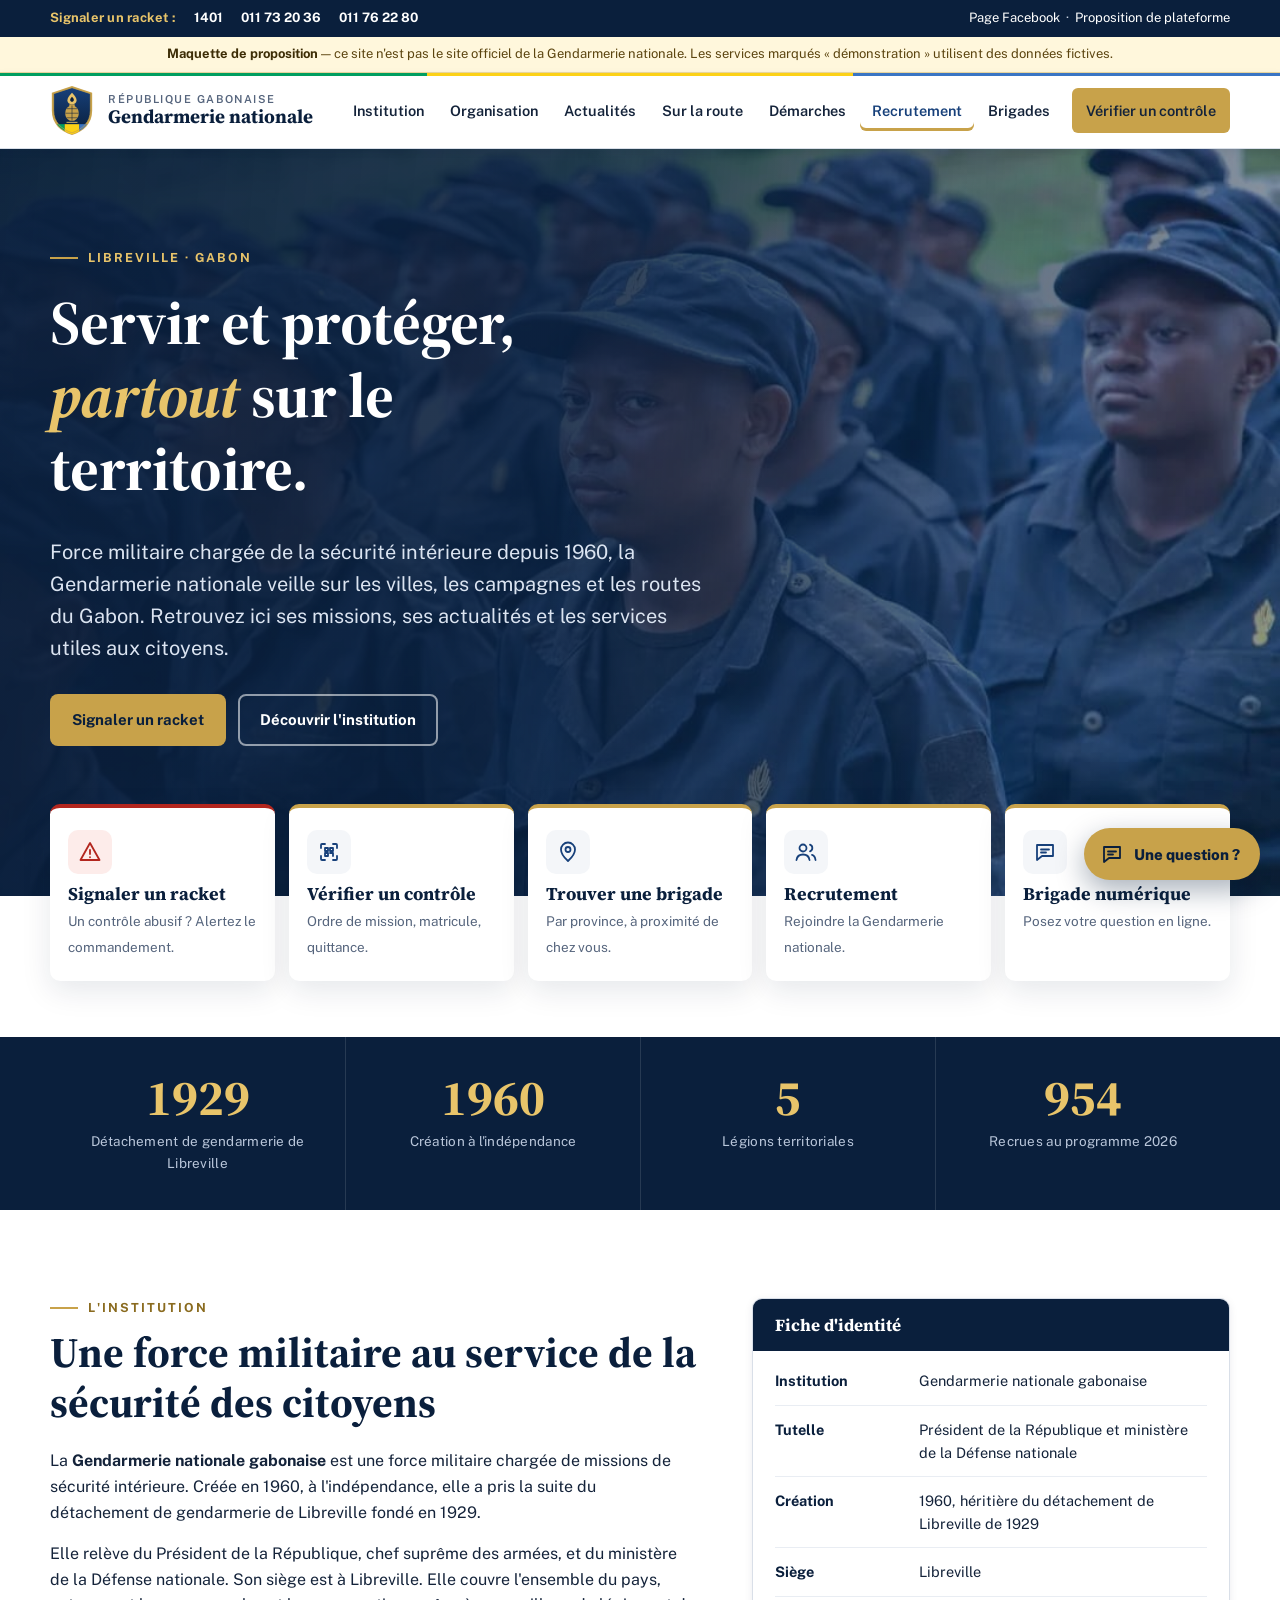
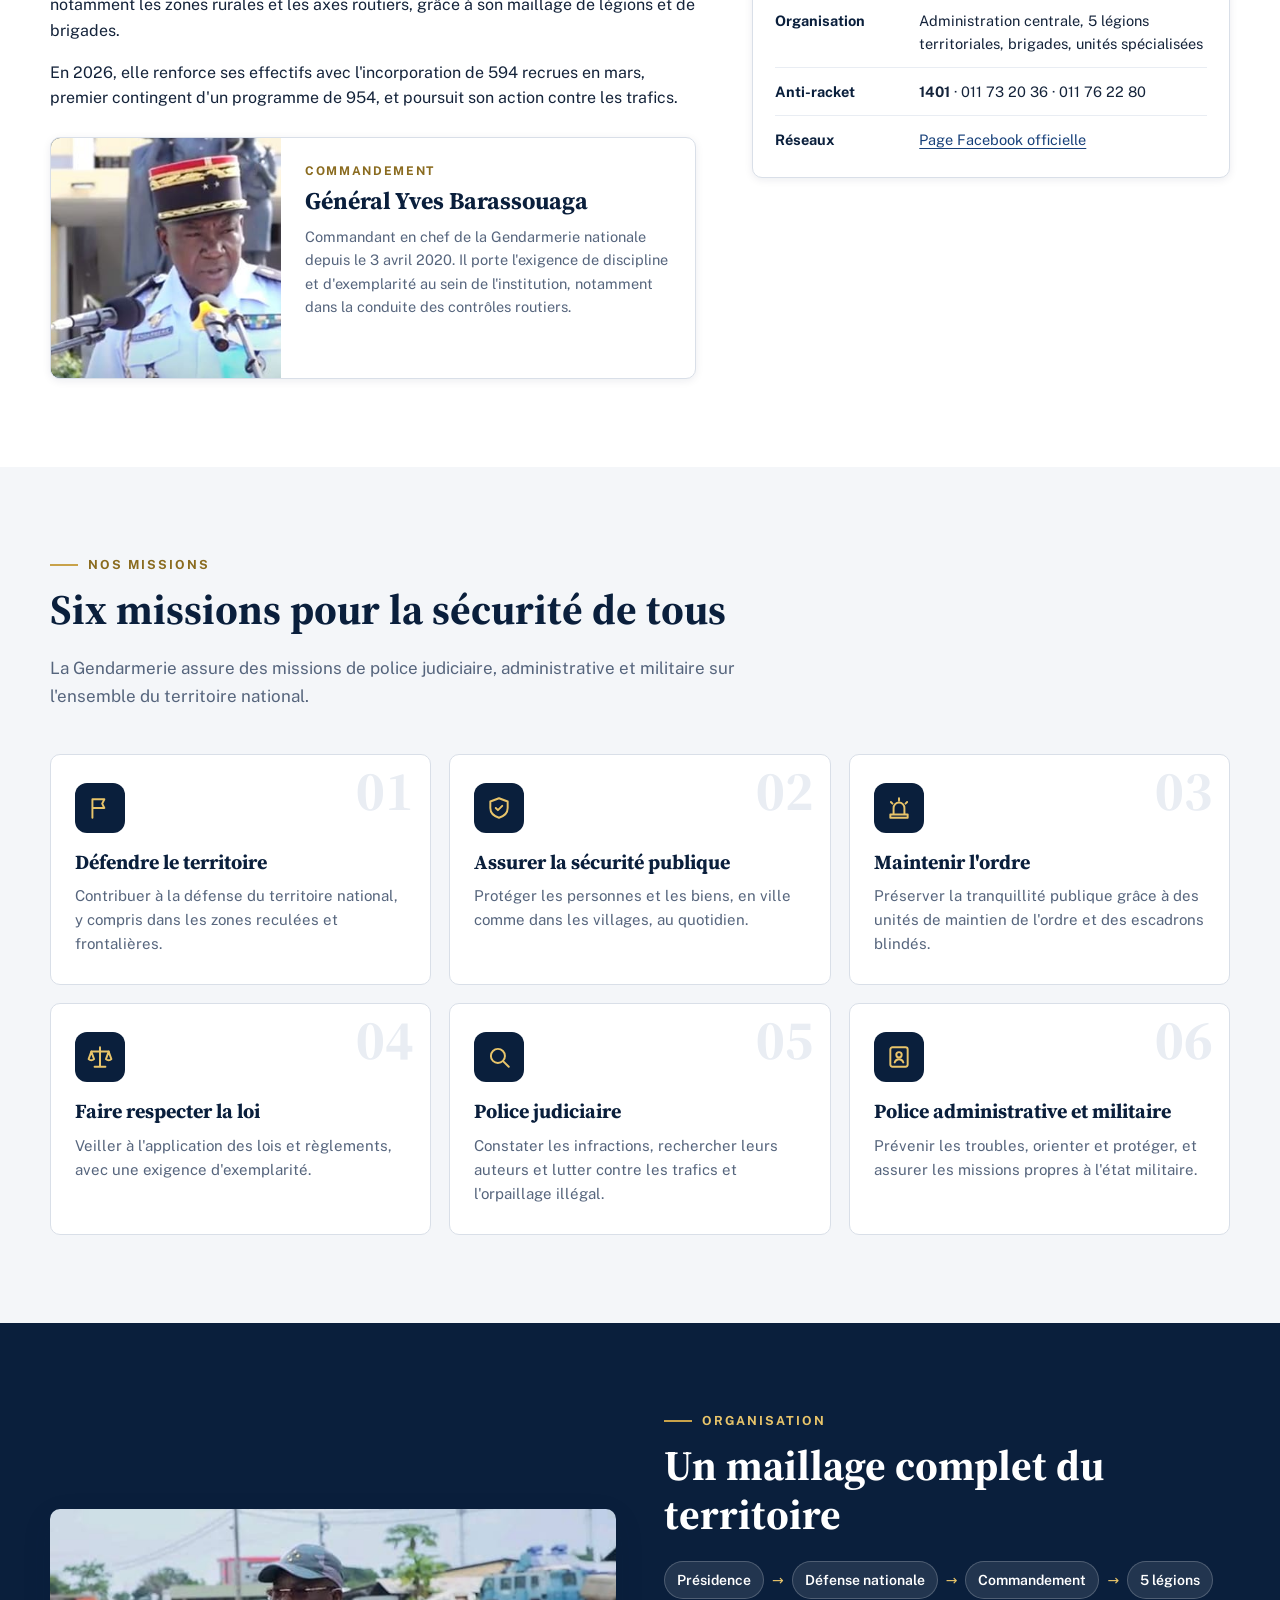
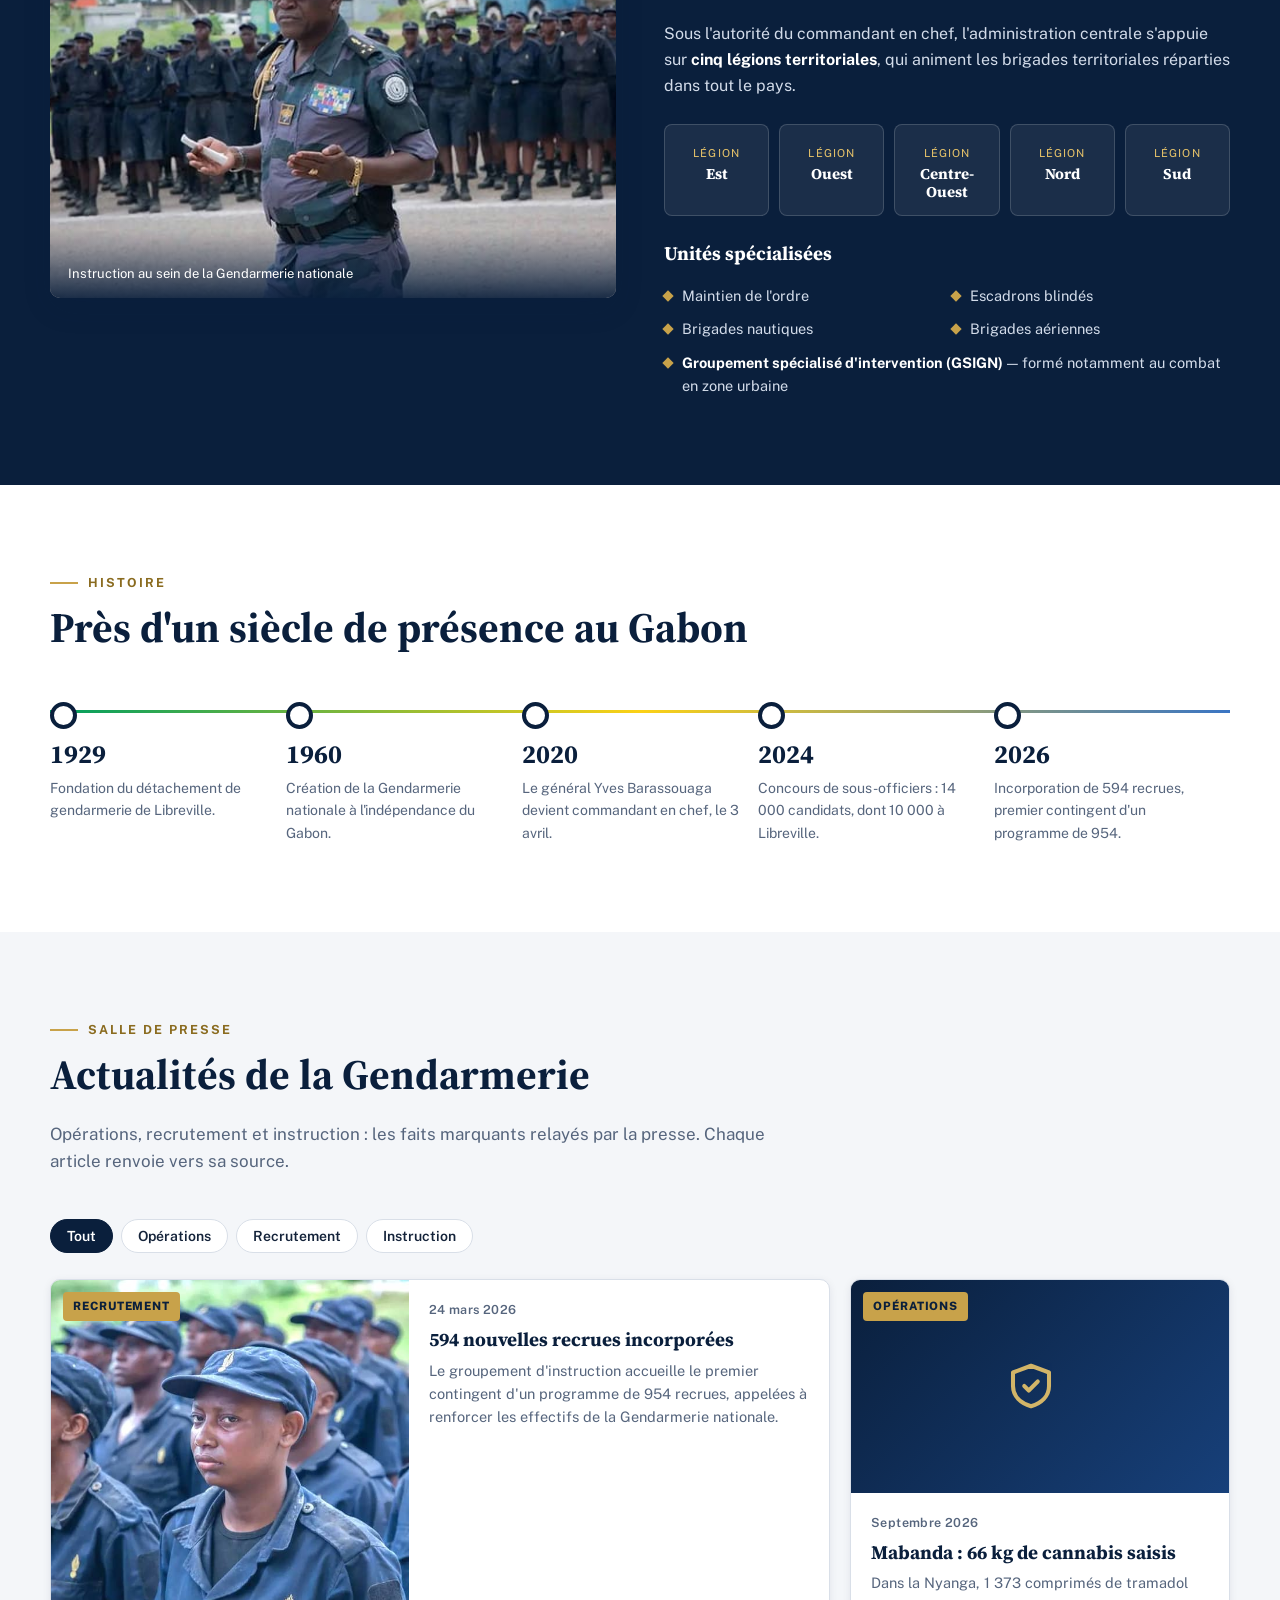
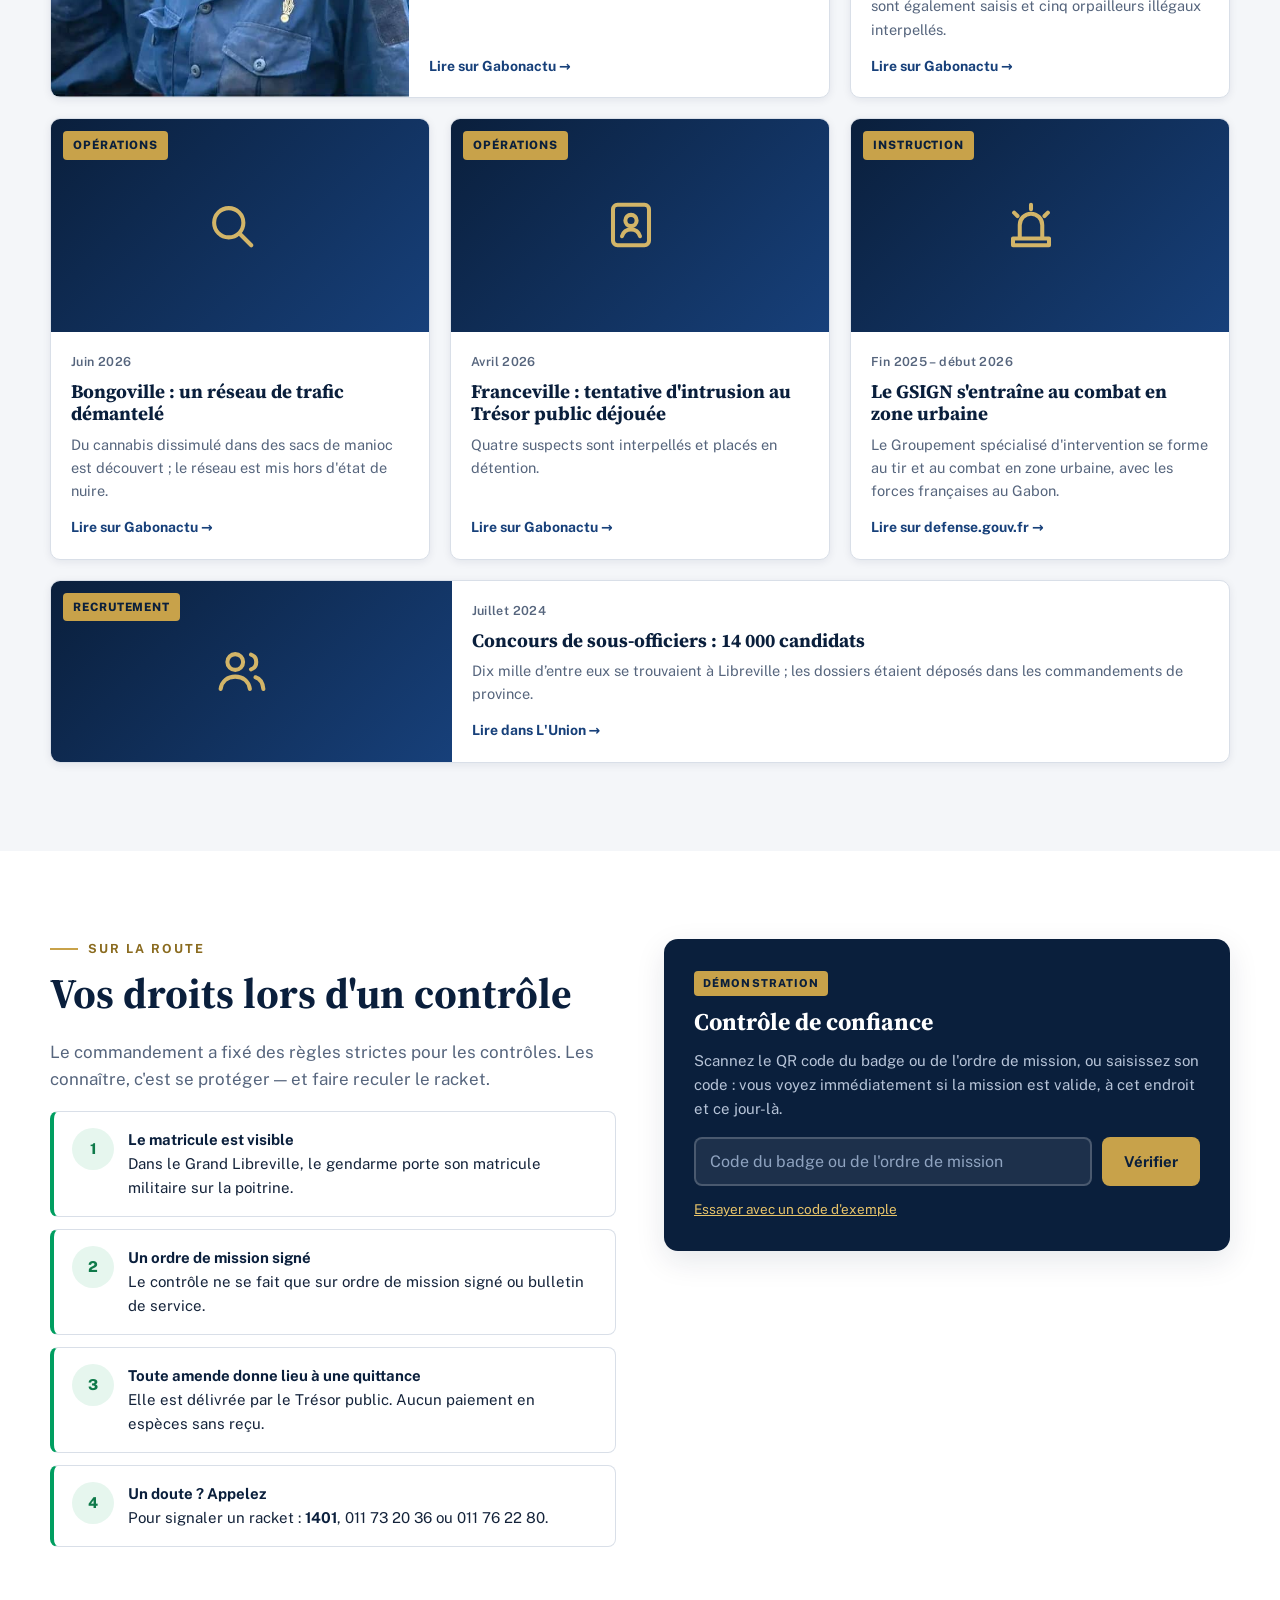
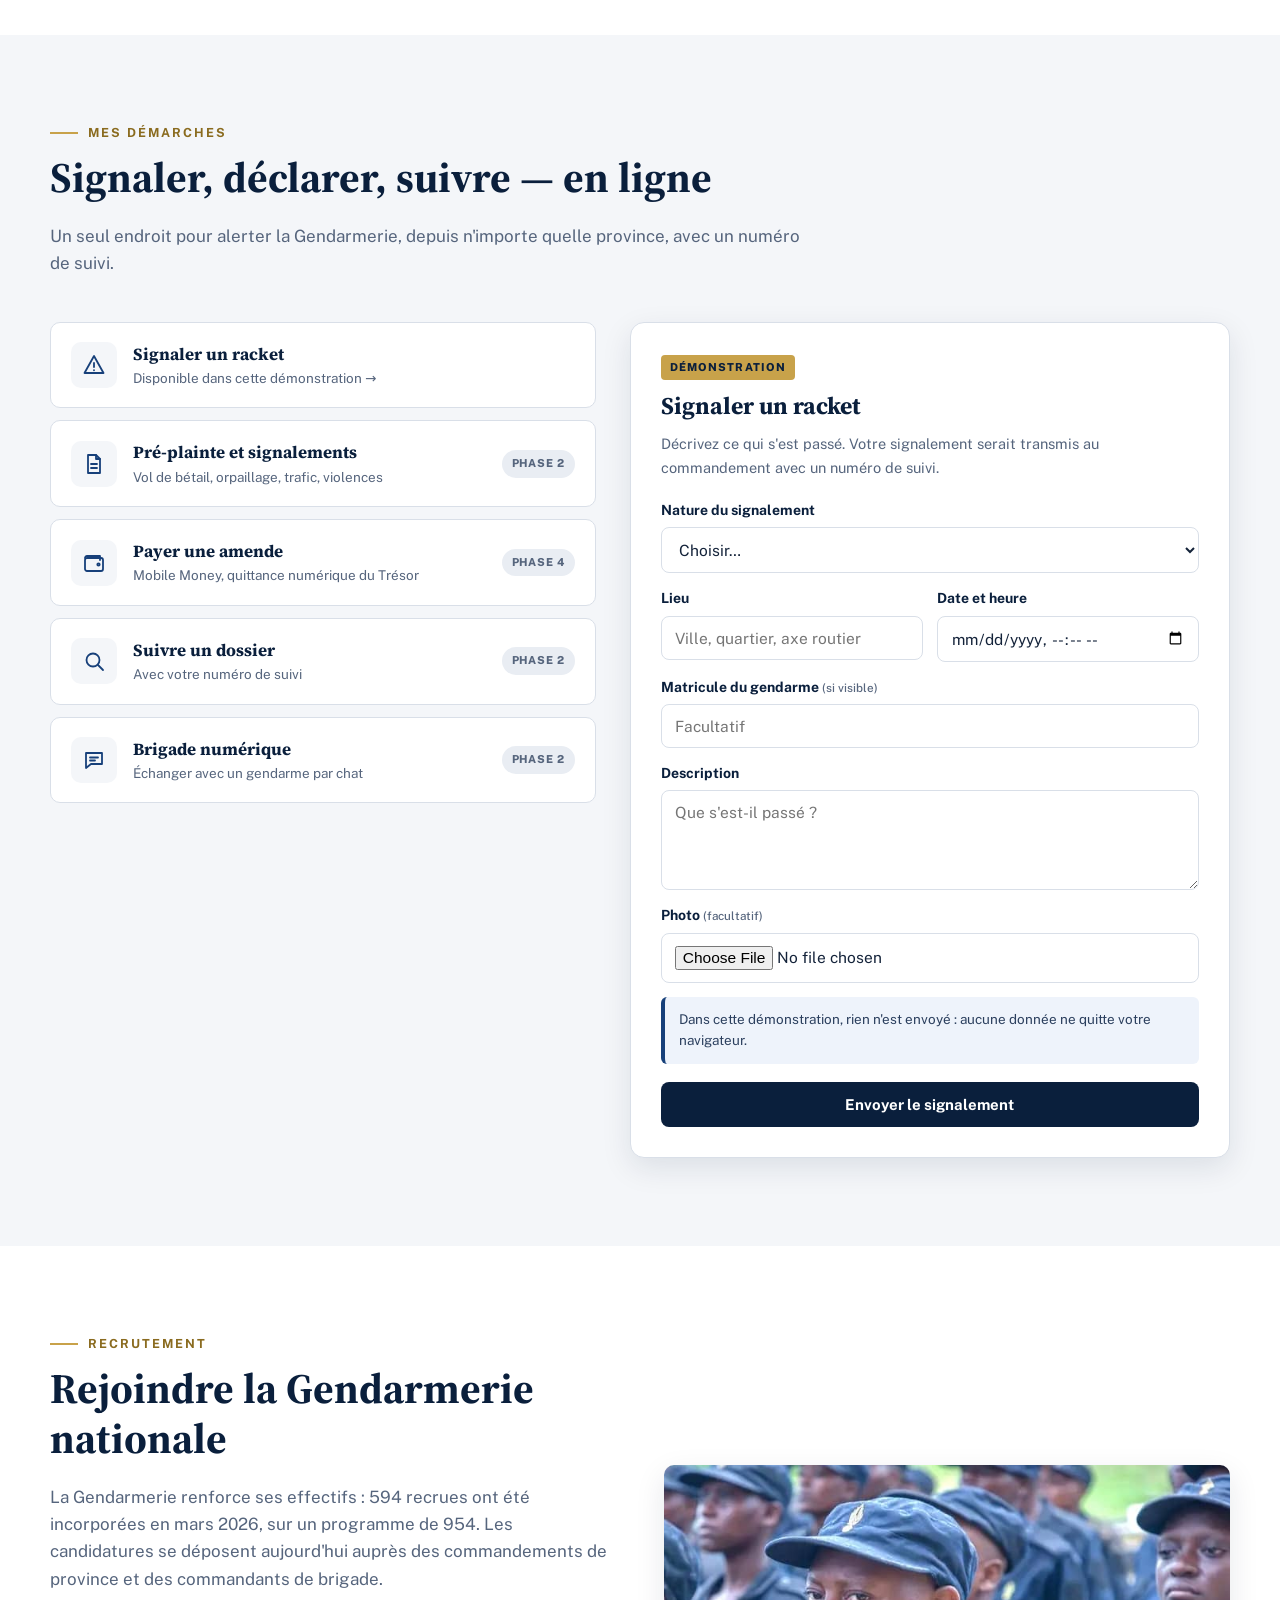
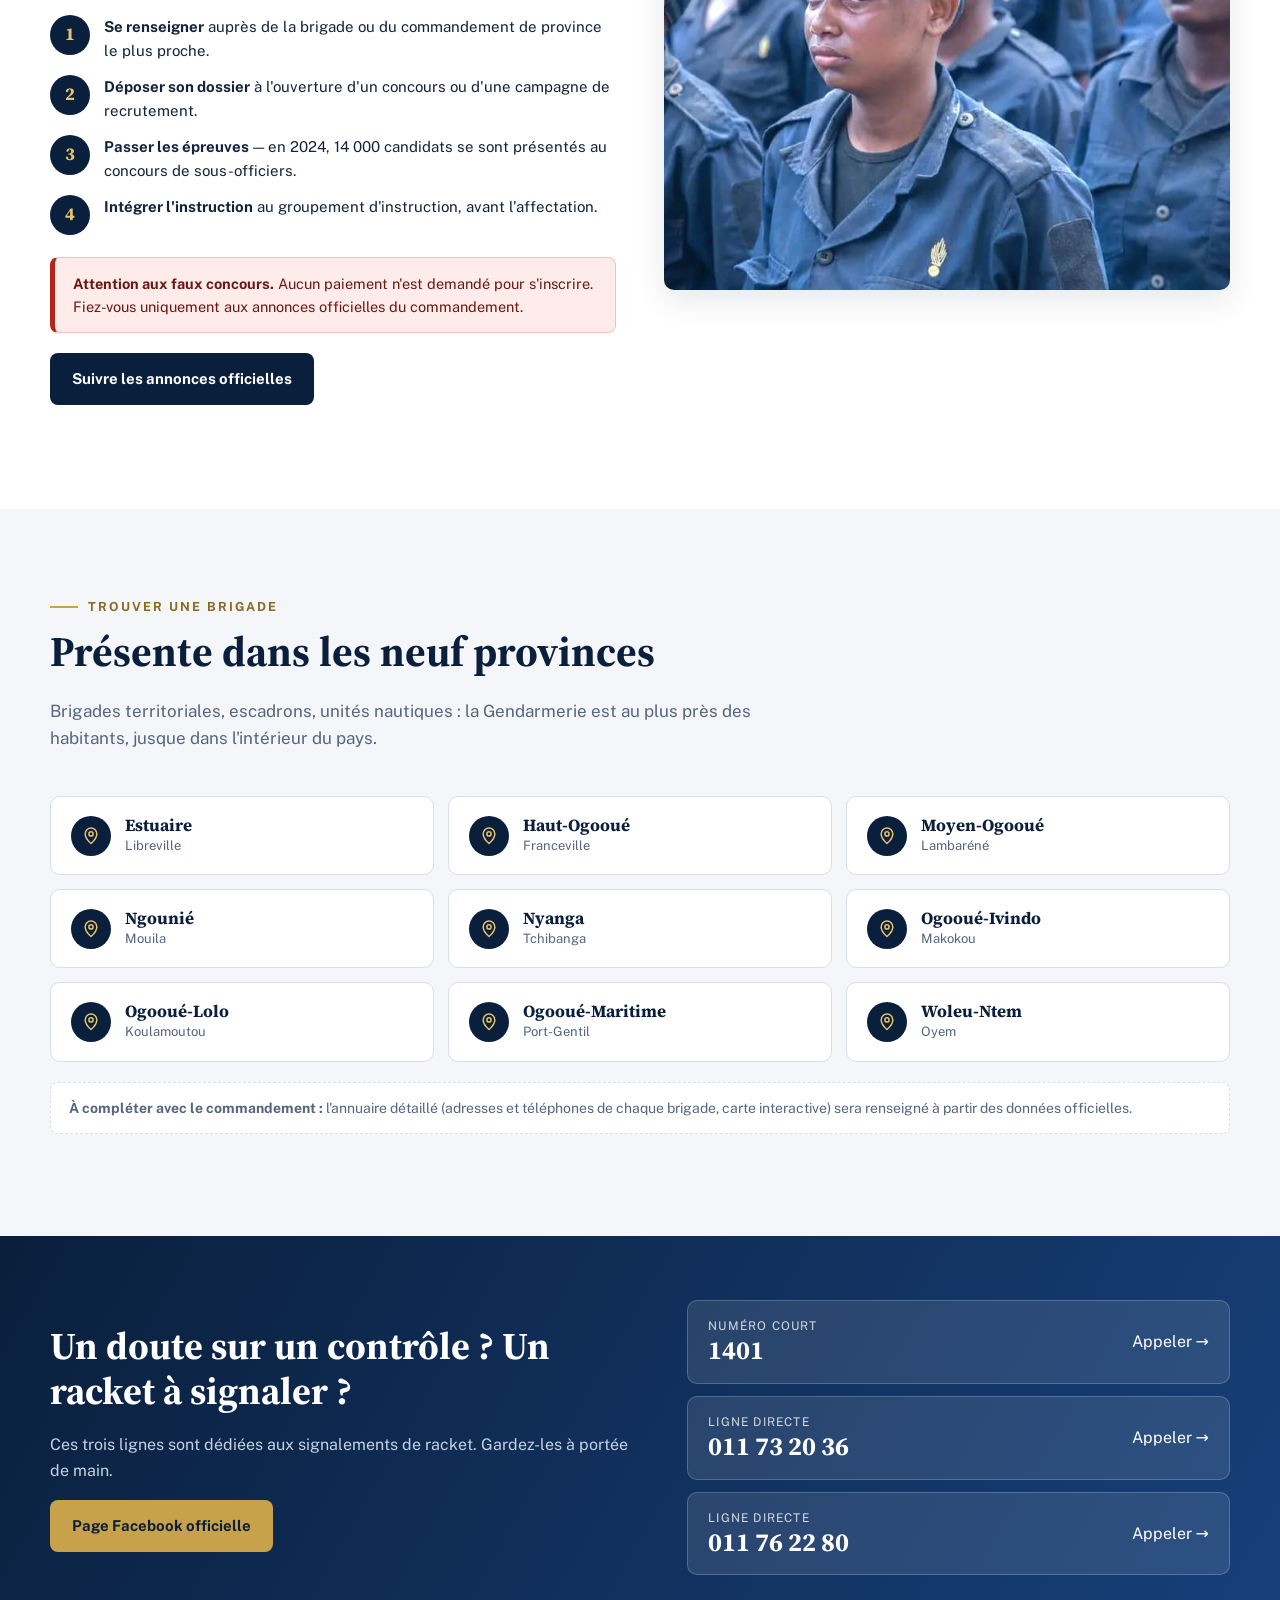
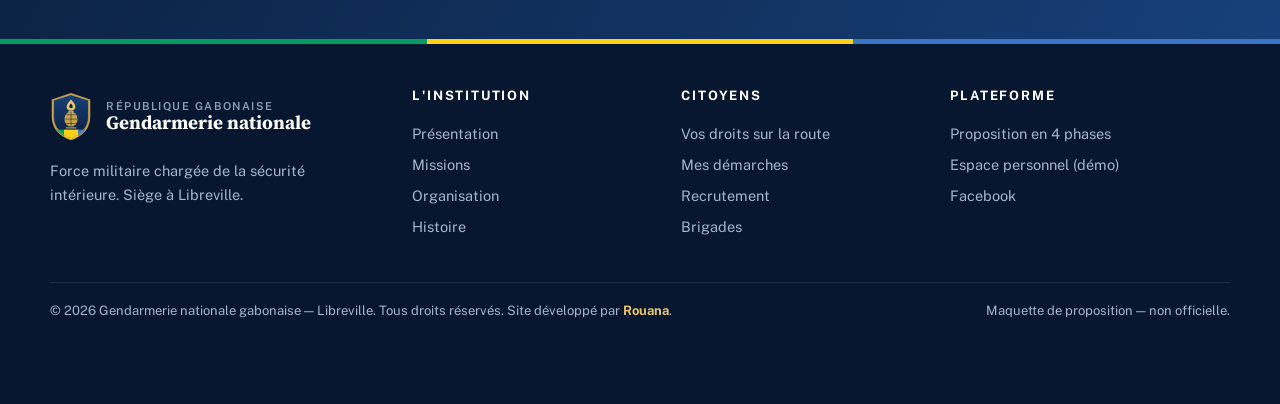
==== index.html @ d7d55af2 "Maquette de site institutionnel — Gendarmerie nationale gabonaise Co-Authored-By: Claude <noreply@an" ====
<!doctype html>
<html lang="fr">
<head>
<meta charset="utf-8">
<meta name="viewport" content="width=device-width,initial-scale=1">
<title>Gendarmerie nationale gabonaise — Proposition de site institutionnel</title>
<meta name="description" content="Proposition de site institutionnel pour la Gendarmerie nationale gabonaise : missions, organisation, actualités, droits de l'usager sur la route, signalement, recrutement et brigades.">
<meta property="og:title" content="Gendarmerie nationale gabonaise — Proposition de site institutionnel">
<meta property="og:description" content="Un site officiel au service des citoyens : numéros utiles, vérification des contrôles, signalement, recrutement.">
<meta name="theme-color" content="#0a1f3c">
<link rel="icon" href="assets/img/emblem.svg" type="image/svg+xml">
<link rel="preconnect" href="https://fonts.googleapis.com">
<link rel="preconnect" href="https://fonts.gstatic.com" crossorigin>
<link href="https://fonts.googleapis.com/css2?family=Public+Sans:wght@400;500;600;700;800&family=Source+Serif+4:ital,opsz,wght@0,8..60,600;0,8..60,700;1,8..60,600&display=swap" rel="stylesheet">
<link rel="stylesheet" href="assets/css/style.css">
</head>
<body>
<a class="skip" href="#contenu">Aller au contenu</a>

<div class="util">
  <div class="wrap">
    <div class="util__sos"><strong>Signaler un racket :</strong>
      <a class="num" href="tel:1401">1401</a>
      <a class="num" href="tel:+24101732036">011 73 20 36</a>
      <a class="num" href="tel:+24101762280">011 76 22 80</a>
    </div>
    <div class="util__r"><a href="https://www.facebook.com/people/Gendarmerie-Nationale-Gabonaise-Officielle/100068923221450/" target="_blank" rel="noopener">Page Facebook</a> &nbsp;·&nbsp; <a href="plateforme.html">Proposition de plateforme</a></div>
  </div>
</div>
<div class="maquette"><b>Maquette de proposition</b> — ce site n'est pas le site officiel de la Gendarmerie nationale. Les services marqués « démonstration » utilisent des données fictives.</div>

<header class="header">
  <div class="tricolor" style="position:absolute;left:0;right:0;top:0;height:3px"></div>
  <div class="wrap">
    <a class="brand" href="index.html" aria-label="Gendarmerie nationale gabonaise — accueil">
      <img src="assets/img/emblem.svg" alt="">
      <span class="brand__t"><small>République gabonaise</small><b>Gendarmerie nationale</b></span>
    </a>
    <nav class="nav" id="nav" aria-label="Navigation principale">
      <a href="#institution">Institution</a>
      <a href="#organisation">Organisation</a>
      <a href="#actualites">Actualités</a>
      <a href="#route">Sur la route</a>
      <a href="#demarches">Démarches</a>
      <a href="#recrutement">Recrutement</a>
      <a href="#brigades">Brigades</a>
      <a class="btn btn--gold btn--sm" href="#route" style="margin-left:8px">Vérifier un contrôle</a>
    </nav>
    <button class="burger" id="burger" aria-label="Ouvrir le menu" aria-expanded="false"><span></span><span></span><span></span></button>
  </div>
</header>

<main id="contenu">
<!-- HÉRO -->
<div class="hero" id="accueil">
  <div class="hero__bg" role="img" aria-label="Jeunes recrues de la Gendarmerie nationale en rang"></div>
  <div class="wrap">
    <div class="eyebrow">Libreville · Gabon</div>
    <h1>Servir et protéger, <em>partout</em> sur le territoire.</h1>
    <p class="lead">Force militaire chargée de la sécurité intérieure depuis 1960, la Gendarmerie nationale veille sur les villes, les campagnes et les routes du Gabon. Retrouvez ici ses missions, ses actualités et les services utiles aux citoyens.</p>
    <div class="hero__cta">
      <a class="btn btn--gold" href="#demarches">Signaler un racket</a>
      <a class="btn btn--line" href="#institution">Découvrir l'institution</a>
    </div>
  </div>
</div>

<!-- ACCÈS RAPIDES -->
<div class="quick">
  <div class="wrap quick__grid">
    <a class="qcard qcard--alert reveal" href="#demarches"><span class="ic"><svg><use href="assets/img/icons.svg#i-alert"/></svg></span><span><b>Signaler un racket</b><br><span class="d">Un contrôle abusif ? Alertez le commandement.</span></span></a>
    <a class="qcard reveal" href="#route"><span class="ic"><svg><use href="assets/img/icons.svg#i-scan"/></svg></span><span><b>Vérifier un contrôle</b><br><span class="d">Ordre de mission, matricule, quittance.</span></span></a>
    <a class="qcard reveal" href="#brigades"><span class="ic"><svg><use href="assets/img/icons.svg#i-pin"/></svg></span><span><b>Trouver une brigade</b><br><span class="d">Par province, à proximité de chez vous.</span></span></a>
    <a class="qcard reveal" href="#recrutement"><span class="ic"><svg><use href="assets/img/icons.svg#i-users"/></svg></span><span><b>Recrutement</b><br><span class="d">Rejoindre la Gendarmerie nationale.</span></span></a>
    <a class="qcard reveal" href="#" data-open-chat><span class="ic"><svg><use href="assets/img/icons.svg#i-chat"/></svg></span><span><b>Brigade numérique</b><br><span class="d">Posez votre question en ligne.</span></span></a>
  </div>
</div>

<!-- CHIFFRES -->
<div class="stats" style="margin-top:56px">
  <div class="wrap stats__grid">
    <div class="stat"><b data-count="1929">1929</b><span>Détachement de gendarmerie de Libreville</span></div>
    <div class="stat"><b data-count="1960">1960</b><span>Création à l'indépendance</span></div>
    <div class="stat"><b data-count="5">5</b><span>Légions territoriales</span></div>
    <div class="stat"><b data-count="954">954</b><span>Recrues au programme 2026</span></div>
  </div>
</div>

<!-- INSTITUTION -->
<section id="institution">
  <div class="wrap split">
    <div class="reveal">
      <div class="kicker">L'institution</div>
      <h2 style="font-size:clamp(28px,3.4vw,42px)">Une force militaire au service de la sécurité des citoyens</h2>
      <p>La <b>Gendarmerie nationale gabonaise</b> est une force militaire chargée de missions de sécurité intérieure. Créée en 1960, à l'indépendance, elle a pris la suite du détachement de gendarmerie de Libreville fondé en 1929.</p>
      <p>Elle relève du Président de la République, chef suprême des armées, et du ministère de la Défense nationale. Son siège est à Libreville. Elle couvre l'ensemble du pays, notamment les zones rurales et les axes routiers, grâce à son maillage de légions et de brigades.</p>
      <p>En 2026, elle renforce ses effectifs avec l'incorporation de 594 recrues en mars, premier contingent d'un programme de 954, et poursuit son action contre les trafics.</p>
      <div class="cmd">
        <div class="cmd__i"><img src="assets/img/commandant.jpg" alt="Le général Yves Barassouaga, commandant de la Gendarmerie nationale" loading="lazy"></div>
        <div class="cmd__b">
          <div class="tag">Commandement</div>
          <h3>Général Yves Barassouaga</h3>
          <p>Commandant en chef de la Gendarmerie nationale depuis le 3 avril 2020. Il porte l'exigence de discipline et d'exemplarité au sein de l'institution, notamment dans la conduite des contrôles routiers.</p>
        </div>
      </div>
    </div>
    <aside class="fiche reveal">
      <h3>Fiche d'identité</h3>
      <dl>
        <div><dt>Institution</dt><dd>Gendarmerie nationale gabonaise</dd></div>
        <div><dt>Tutelle</dt><dd>Président de la République et ministère de la Défense nationale</dd></div>
        <div><dt>Création</dt><dd>1960, héritière du détachement de Libreville de 1929</dd></div>
        <div><dt>Siège</dt><dd>Libreville</dd></div>
        <div><dt>Organisation</dt><dd>Administration centrale, 5 légions territoriales, brigades, unités spécialisées</dd></div>
        <div><dt>Anti-racket</dt><dd><b>1401</b> · 011 73 20 36 · 011 76 22 80</dd></div>
        <div><dt>Réseaux</dt><dd><a href="https://www.facebook.com/people/Gendarmerie-Nationale-Gabonaise-Officielle/100068923221450/" target="_blank" rel="noopener">Page Facebook officielle</a></dd></div>
      </dl>
    </aside>
  </div>
</section>

<!-- MISSIONS -->
<section class="sec--alt" id="missions">
  <div class="wrap">
    <div class="sec-h reveal"><div class="kicker">Nos missions</div><h2>Six missions pour la sécurité de tous</h2><p>La Gendarmerie assure des missions de police judiciaire, administrative et militaire sur l'ensemble du territoire national.</p></div>
    <div class="mgrid">
      <article class="mcard reveal"><span class="n">01</span><div class="ic"><svg><use href="assets/img/icons.svg#i-flag"/></svg></div><h3>Défendre le territoire</h3><p>Contribuer à la défense du territoire national, y compris dans les zones reculées et frontalières.</p></article>
      <article class="mcard reveal"><span class="n">02</span><div class="ic"><svg><use href="assets/img/icons.svg#i-shield"/></svg></div><h3>Assurer la sécurité publique</h3><p>Protéger les personnes et les biens, en ville comme dans les villages, au quotidien.</p></article>
      <article class="mcard reveal"><span class="n">03</span><div class="ic"><svg><use href="assets/img/icons.svg#i-siren"/></svg></div><h3>Maintenir l'ordre</h3><p>Préserver la tranquillité publique grâce à des unités de maintien de l'ordre et des escadrons blindés.</p></article>
      <article class="mcard reveal"><span class="n">04</span><div class="ic"><svg><use href="assets/img/icons.svg#i-scale"/></svg></div><h3>Faire respecter la loi</h3><p>Veiller à l'application des lois et règlements, avec une exigence d'exemplarité.</p></article>
      <article class="mcard reveal"><span class="n">05</span><div class="ic"><svg><use href="assets/img/icons.svg#i-search"/></svg></div><h3>Police judiciaire</h3><p>Constater les infractions, rechercher leurs auteurs et lutter contre les trafics et l'orpaillage illégal.</p></article>
      <article class="mcard reveal"><span class="n">06</span><div class="ic"><svg><use href="assets/img/icons.svg#i-badge"/></svg></div><h3>Police administrative et militaire</h3><p>Prévenir les troubles, orienter et protéger, et assurer les missions propres à l'état militaire.</p></article>
    </div>
  </div>
</section>

<!-- ORGANISATION -->
<section class="sec--dark" id="organisation">
  <div class="wrap org">
    <figure class="org__photo reveal" style="margin:0">
      <img src="assets/img/instruction.jpg" alt="Un officier supérieur s'adresse à une unité de gendarmes en rang" loading="lazy">
      <figcaption>Instruction au sein de la Gendarmerie nationale</figcaption>
    </figure>
    <div class="reveal">
      <div class="kicker">Organisation</div>
      <h2 style="font-size:clamp(28px,3.4vw,42px)">Un maillage complet du territoire</h2>
      <div class="chain"><span>Présidence</span><i>→</i><span>Défense nationale</span><i>→</i><span>Commandement</span><i>→</i><span>5 légions</span></div>
      <p>Sous l'autorité du commandant en chef, l'administration centrale s'appuie sur <b style="color:#fff">cinq légions territoriales</b>, qui animent les brigades territoriales réparties dans tout le pays.</p>
      <div class="legions">
        <div class="leg"><small>Légion</small><b>Est</b></div>
        <div class="leg"><small>Légion</small><b>Ouest</b></div>
        <div class="leg"><small>Légion</small><b>Centre-Ouest</b></div>
        <div class="leg"><small>Légion</small><b>Nord</b></div>
        <div class="leg"><small>Légion</small><b>Sud</b></div>
      </div>
      <h3 style="font-size:19px;margin-top:26px">Unités spécialisées</h3>
      <ul class="units">
        <li>Maintien de l'ordre</li>
        <li>Escadrons blindés</li>
        <li>Brigades nautiques</li>
        <li>Brigades aériennes</li>
        <li style="grid-column:1/-1"><span><b style="color:#fff">Groupement spécialisé d'intervention (GSIGN)</b> — formé notamment au combat en zone urbaine</span></li>
      </ul>
    </div>
  </div>
</section>

<!-- HISTOIRE -->
<section id="histoire">
  <div class="wrap">
    <div class="sec-h reveal"><div class="kicker">Histoire</div><h2>Près d'un siècle de présence au Gabon</h2></div>
    <div class="tl">
      <div class="tl__i reveal"><b>1929</b><p>Fondation du détachement de gendarmerie de Libreville.</p></div>
      <div class="tl__i reveal"><b>1960</b><p>Création de la Gendarmerie nationale à l'indépendance du Gabon.</p></div>
      <div class="tl__i reveal"><b>2020</b><p>Le général Yves Barassouaga devient commandant en chef, le 3 avril.</p></div>
      <div class="tl__i reveal"><b>2024</b><p>Concours de sous-officiers : 14 000 candidats, dont 10 000 à Libreville.</p></div>
      <div class="tl__i reveal"><b>2026</b><p>Incorporation de 594 recrues, premier contingent d'un programme de 954.</p></div>
    </div>
  </div>
</section>

<!-- ACTUALITÉS -->
<section class="sec--alt" id="actualites">
  <div class="wrap">
    <div class="sec-h reveal"><div class="kicker">Salle de presse</div><h2>Actualités de la Gendarmerie</h2><p>Opérations, recrutement et instruction : les faits marquants relayés par la presse. Chaque article renvoie vers sa source.</p></div>
    <div class="chips" role="group" aria-label="Filtrer les actualités">
      <button class="chip on" data-f="all">Tout</button>
      <button class="chip" data-f="op">Opérations</button>
      <button class="chip" data-f="rec">Recrutement</button>
      <button class="chip" data-f="ins">Instruction</button>
    </div>
    <div class="ngrid">
      <article class="news news--big reveal" data-c="rec">
        <div class="news__img" style="background-image:url(assets/img/recrues.jpg)"><span class="cat">Recrutement</span></div>
        <div class="news__b"><time>24 mars 2026</time><h3>594 nouvelles recrues incorporées</h3><p>Le groupement d'instruction accueille le premier contingent d'un programme de 954 recrues, appelées à renforcer les effectifs de la Gendarmerie nationale.</p><a class="more" href="https://gabonactu.com/blog/2026/03/24/gendarmerie-nationale-une-premiere-cuvee-de-594-nouvelles-recrues-en-casernement" target="_blank" rel="noopener">Lire sur Gabonactu</a></div>
      </article>
      <article class="news reveal" data-c="op">
        <div class="news__img ph"><svg><use href="assets/img/icons.svg#i-shield"/></svg><span class="cat">Opérations</span></div>
        <div class="news__b"><time>Septembre 2026</time><h3>Mabanda : 66 kg de cannabis saisis</h3><p>Dans la Nyanga, 1 373 comprimés de tramadol sont également saisis et cinq orpailleurs illégaux interpellés.</p><a class="more" href="https://gabonactu.com/blog/2026/09/16/tchibanga-orpailleurs-illegaux-et-dealers-pris-en-flagrant-delit" target="_blank" rel="noopener">Lire sur Gabonactu</a></div>
      </article>
      <article class="news reveal" data-c="op">
        <div class="news__img ph"><svg><use href="assets/img/icons.svg#i-search"/></svg><span class="cat">Opérations</span></div>
        <div class="news__b"><time>Juin 2026</time><h3>Bongoville : un réseau de trafic démantelé</h3><p>Du cannabis dissimulé dans des sacs de manioc est découvert ; le réseau est mis hors d'état de nuire.</p><a class="more" href="https://gabonactu.com/blog/2026/06/10/leconi-bongoville-du-cannabis-enfouis-dans-des-sacs-de-maniocs/" target="_blank" rel="noopener">Lire sur Gabonactu</a></div>
      </article>
      <article class="news reveal" data-c="op">
        <div class="news__img ph"><svg><use href="assets/img/icons.svg#i-badge"/></svg><span class="cat">Opérations</span></div>
        <div class="news__b"><time>Avril 2026</time><h3>Franceville : tentative d'intrusion au Trésor public déjouée</h3><p>Quatre suspects sont interpellés et placés en détention.</p><a class="more" href="https://gabonactu.com/blog/2026/04/17/franceville-tentative-avortee-au-tresor-public-quatre-suspects-places-en-detention/" target="_blank" rel="noopener">Lire sur Gabonactu</a></div>
      </article>
      <article class="news reveal" data-c="ins">
        <div class="news__img ph"><svg><use href="assets/img/icons.svg#i-siren"/></svg><span class="cat">Instruction</span></div>
        <div class="news__b"><time>Fin 2025 – début 2026</time><h3>Le GSIGN s'entraîne au combat en zone urbaine</h3><p>Le Groupement spécialisé d'intervention se forme au tir et au combat en zone urbaine, avec les forces françaises au Gabon.</p><a class="more" href="https://www.defense.gouv.fr/operations/actualites/gabon-entrainement-au-tir-au-combat-zone-urbaine-gendarmerie-nationale-gabonaise" target="_blank" rel="noopener">Lire sur defense.gouv.fr</a></div>
      </article>
      <article class="news news--full reveal" data-c="rec">
        <div class="news__img ph"><svg><use href="assets/img/icons.svg#i-users"/></svg><span class="cat">Recrutement</span></div>
        <div class="news__b"><time>Juillet 2024</time><h3>Concours de sous-officiers : 14 000 candidats</h3><p>Dix mille d’entre eux se trouvaient à Libreville ; les dossiers étaient déposés dans les commandements de province.</p><a class="more" href="https://union.sonapresse.com/fr/gendarmerie-quatorze-mille-candidats-en-lice" target="_blank" rel="noopener">Lire dans L'Union</a></div>
      </article>
    </div>
  </div>
</section>

<!-- SUR LA ROUTE -->
<section id="route">
  <div class="wrap route">
    <div class="reveal">
      <div class="kicker">Sur la route</div>
      <h2 style="font-size:clamp(28px,3.4vw,42px)">Vos droits lors d'un contrôle</h2>
      <p style="color:var(--muted);font-size:17px">Le commandement a fixé des règles strictes pour les contrôles. Les connaître, c'est se protéger — et faire reculer le racket.</p>
      <ul class="rights">
        <li><span class="k">1</span><span><b>Le matricule est visible</b>Dans le Grand Libreville, le gendarme porte son matricule militaire sur la poitrine.</span></li>
        <li><span class="k">2</span><span><b>Un ordre de mission signé</b>Le contrôle ne se fait que sur ordre de mission signé ou bulletin de service.</span></li>
        <li><span class="k">3</span><span><b>Toute amende donne lieu à une quittance</b>Elle est délivrée par le Trésor public. Aucun paiement en espèces sans reçu.</span></li>
        <li><span class="k">4</span><span><b>Un doute ? Appelez</b>Pour signaler un racket : <b style="display:inline">1401</b>, 011 73 20 36 ou 011 76 22 80.</span></li>
      </ul>
    </div>
    <div class="verify reveal" id="verify">
      <span class="demo-tag">Démonstration</span>
      <h3>Contrôle de confiance</h3>
      <p>Scannez le QR code du badge ou de l'ordre de mission, ou saisissez son code : vous voyez immédiatement si la mission est valide, à cet endroit et ce jour-là.</p>
      <form id="verify-form" autocomplete="off">
        <input id="vcode" type="text" placeholder="Code du badge ou de l'ordre de mission" aria-label="Code à vérifier">
        <button class="btn btn--gold" type="submit">Vérifier</button>
      </form>
      <button class="try" id="vtry" type="button">Essayer avec un code d'exemple</button>
      <div class="vres" id="vres" role="status" aria-live="polite"></div>
    </div>
  </div>
</section>

<!-- DÉMARCHES -->
<section class="sec--alt" id="demarches">
  <div class="wrap">
    <div class="sec-h reveal"><div class="kicker">Mes démarches</div><h2>Signaler, déclarer, suivre — en ligne</h2><p>Un seul endroit pour alerter la Gendarmerie, depuis n'importe quelle province, avec un numéro de suivi.</p></div>
    <div class="dgrid">
      <div class="dlist reveal">
        <div class="dline"><span class="ic"><svg><use href="assets/img/icons.svg#i-alert"/></svg></span><span><b>Signaler un racket</b><span>Disponible dans cette démonstration →</span></span></div>
        <div class="dline"><span class="ic"><svg><use href="assets/img/icons.svg#i-doc"/></svg></span><span><b>Pré-plainte et signalements</b><span>Vol de bétail, orpaillage, trafic, violences</span></span><em class="soon" style="font-style:normal">Phase 2</em></div>
        <div class="dline"><span class="ic"><svg><use href="assets/img/icons.svg#i-wallet"/></svg></span><span><b>Payer une amende</b><span>Mobile Money, quittance numérique du Trésor</span></span><em class="soon" style="font-style:normal">Phase 4</em></div>
        <div class="dline"><span class="ic"><svg><use href="assets/img/icons.svg#i-search"/></svg></span><span><b>Suivre un dossier</b><span>Avec votre numéro de suivi</span></span><em class="soon" style="font-style:normal">Phase 2</em></div>
        <div class="dline"><span class="ic"><svg><use href="assets/img/icons.svg#i-chat"/></svg></span><span><b>Brigade numérique</b><span>Échanger avec un gendarme par chat</span></span><em class="soon" style="font-style:normal">Phase 2</em></div>
      </div>
      <div class="form reveal" id="signal">
        <div id="sig-form-wrap">
          <span class="demo-tag" style="display:inline-block;background:var(--gold);color:var(--navy);font-size:11px;font-weight:800;letter-spacing:.1em;padding:4px 9px;border-radius:4px;text-transform:uppercase;margin-bottom:12px">Démonstration</span>
          <h3>Signaler un racket</h3>
          <p class="sub">Décrivez ce qui s'est passé. Votre signalement serait transmis au commandement avec un numéro de suivi.</p>
          <form id="sig-form">
            <div class="fld"><label for="s-type">Nature du signalement</label>
              <select id="s-type" required><option value="">Choisir…</option><option>Demande d'argent sans quittance</option><option>Contrôle sans ordre de mission</option><option>Matricule non visible</option><option>Barrage non autorisé</option><option>Autre</option></select></div>
            <div class="frow">
              <div class="fld"><label for="s-lieu">Lieu</label><input id="s-lieu" type="text" placeholder="Ville, quartier, axe routier" required></div>
              <div class="fld"><label for="s-date">Date et heure</label><input id="s-date" type="datetime-local" required></div>
            </div>
            <div class="fld"><label for="s-mat">Matricule du gendarme <small>(si visible)</small></label><input id="s-mat" type="text" placeholder="Facultatif"></div>
            <div class="fld"><label for="s-desc">Description</label><textarea id="s-desc" placeholder="Que s'est-il passé ?" required></textarea></div>
            <div class="fld"><label for="s-photo">Photo <small>(facultatif)</small></label><input id="s-photo" type="file" accept="image/*"></div>
            <div class="notice">Dans cette démonstration, rien n'est envoyé : aucune donnée ne quitte votre navigateur.</div>
            <button class="btn btn--navy" type="submit" style="width:100%">Envoyer le signalement</button>
          </form>
        </div>
        <div class="sent" id="sig-sent">
          <div class="big">✓</div>
          <h3>Signalement enregistré (exemple)</h3>
          <code id="sig-ref">SR-000000</code>
          <p style="color:var(--muted);font-size:14.5px">Dans la version réelle, ce numéro permettrait de suivre le traitement du dossier. Vous pouvez aussi appeler le <b>1401</b>.</p>
          <button class="btn btn--out btn--sm" id="sig-again" type="button">Faire un autre signalement</button>
        </div>
      </div>
    </div>
  </div>
</section>

<!-- RECRUTEMENT -->
<section id="recrutement">
  <div class="wrap rec">
    <div class="reveal">
      <div class="kicker">Recrutement</div>
      <h2 style="font-size:clamp(28px,3.4vw,42px)">Rejoindre la Gendarmerie nationale</h2>
      <p style="color:var(--muted);font-size:17px">La Gendarmerie renforce ses effectifs : 594 recrues ont été incorporées en mars 2026, sur un programme de 954. Les candidatures se déposent aujourd'hui auprès des commandements de province et des commandants de brigade.</p>
      <ol class="steps">
        <li><span><b>Se renseigner</b> auprès de la brigade ou du commandement de province le plus proche.</span></li>
        <li><span><b>Déposer son dossier</b> à l'ouverture d'un concours ou d'une campagne de recrutement.</span></li>
        <li><span><b>Passer les épreuves</b> — en 2024, 14 000 candidats se sont présentés au concours de sous-officiers.</span></li>
        <li><span><b>Intégrer l'instruction</b> au groupement d'instruction, avant l'affectation.</span></li>
      </ol>
      <div class="warn"><b>Attention aux faux concours.</b> Aucun paiement n'est demandé pour s'inscrire. Fiez-vous uniquement aux annonces officielles du commandement.</div>
      <p style="margin-top:20px"><a class="btn btn--navy" href="https://www.facebook.com/people/Gendarmerie-Nationale-Gabonaise-Officielle/100068923221450/" target="_blank" rel="noopener">Suivre les annonces officielles</a></p>
    </div>
    <div class="rec__photo reveal"><img src="assets/img/recrues.jpg" alt="Recrues de la Gendarmerie nationale à l'instruction" loading="lazy"></div>
  </div>
</section>

<!-- BRIGADES -->
<section class="sec--alt" id="brigades">
  <div class="wrap">
    <div class="sec-h reveal"><div class="kicker">Trouver une brigade</div><h2>Présente dans les neuf provinces</h2><p>Brigades territoriales, escadrons, unités nautiques : la Gendarmerie est au plus près des habitants, jusque dans l'intérieur du pays.</p></div>
    <div class="prov">
      <div class="pv reveal"><span class="pin"><svg><use href="assets/img/icons.svg#i-pin"/></svg></span><span><b>Estuaire</b><span>Libreville</span></span></div>
      <div class="pv reveal"><span class="pin"><svg><use href="assets/img/icons.svg#i-pin"/></svg></span><span><b>Haut-Ogooué</b><span>Franceville</span></span></div>
      <div class="pv reveal"><span class="pin"><svg><use href="assets/img/icons.svg#i-pin"/></svg></span><span><b>Moyen-Ogooué</b><span>Lambaréné</span></span></div>
      <div class="pv reveal"><span class="pin"><svg><use href="assets/img/icons.svg#i-pin"/></svg></span><span><b>Ngounié</b><span>Mouila</span></span></div>
      <div class="pv reveal"><span class="pin"><svg><use href="assets/img/icons.svg#i-pin"/></svg></span><span><b>Nyanga</b><span>Tchibanga</span></span></div>
      <div class="pv reveal"><span class="pin"><svg><use href="assets/img/icons.svg#i-pin"/></svg></span><span><b>Ogooué-Ivindo</b><span>Makokou</span></span></div>
      <div class="pv reveal"><span class="pin"><svg><use href="assets/img/icons.svg#i-pin"/></svg></span><span><b>Ogooué-Lolo</b><span>Koulamoutou</span></span></div>
      <div class="pv reveal"><span class="pin"><svg><use href="assets/img/icons.svg#i-pin"/></svg></span><span><b>Ogooué-Maritime</b><span>Port-Gentil</span></span></div>
      <div class="pv reveal"><span class="pin"><svg><use href="assets/img/icons.svg#i-pin"/></svg></span><span><b>Woleu-Ntem</b><span>Oyem</span></span></div>
    </div>
    <p class="note-s"><b>À compléter avec le commandement :</b> l'annuaire détaillé (adresses et téléphones de chaque brigade, carte interactive) sera renseigné à partir des données officielles.</p>
  </div>
</section>

<!-- BANDEAU SOS -->
<section class="sos" id="contact">
  <div class="wrap sos__g">
    <div>
      <h2>Un doute sur un contrôle ? Un racket à signaler ?</h2>
      <p>Ces trois lignes sont dédiées aux signalements de racket. Gardez-les à portée de main.</p>
      <a class="btn btn--gold" href="https://www.facebook.com/people/Gendarmerie-Nationale-Gabonaise-Officielle/100068923221450/" target="_blank" rel="noopener">Page Facebook officielle</a>
    </div>
    <div class="sos__nums">
      <a class="snum" href="tel:1401"><span><small>Numéro court</small><b>1401</b></span><span>Appeler →</span></a>
      <a class="snum" href="tel:+24101732036"><span><small>Ligne directe</small><b>011 73 20 36</b></span><span>Appeler →</span></a>
      <a class="snum" href="tel:+24101762280"><span><small>Ligne directe</small><b>011 76 22 80</b></span><span>Appeler →</span></a>
    </div>
  </div>
</section>
</main>

<footer class="footer">
  <div class="tricolor"></div>
  <div class="wrap" style="padding-top:44px">
    <div class="footer__g">
      <div>
        <a class="brand" href="index.html"><img src="assets/img/emblem.svg" alt=""><span class="brand__t"><small>République gabonaise</small><b>Gendarmerie nationale</b></span></a>
        <p>Force militaire chargée de la sécurité intérieure. Siège à Libreville.</p>
      </div>
      <div><h4>L'institution</h4><a href="#institution">Présentation</a><a href="#missions">Missions</a><a href="#organisation">Organisation</a><a href="#histoire">Histoire</a></div>
      <div><h4>Citoyens</h4><a href="#route">Vos droits sur la route</a><a href="#demarches">Mes démarches</a><a href="#recrutement">Recrutement</a><a href="#brigades">Brigades</a></div>
      <div><h4>Plateforme</h4><a href="plateforme.html">Proposition en 4 phases</a><a href="espace.html">Espace personnel (démo)</a><a href="https://www.facebook.com/people/Gendarmerie-Nationale-Gabonaise-Officielle/100068923221450/" target="_blank" rel="noopener">Facebook</a></div>
    </div>
    <div class="footer__bar">
      <span>© 2026 Gendarmerie nationale gabonaise — Libreville. Tous droits réservés. Site développé par <b>Rouana</b>.</span>
      <span>Maquette de proposition — non officielle.</span>
    </div>
  </div>
</footer>

<script src="assets/js/main.js"></script>
<script src="assets/js/assistant.js"></script>
</body>
</html>
---- assets/css/style.css ----
/* Gendarmerie nationale gabonaise — proposition de site institutionnel */
:root{
  --navy:#0a1f3c; --navy-2:#102d56; --blue:#17407a; --blue-2:#2a5ea8;
  --gold:#c8a24a; --gold-2:#e8c46a; --gold-d:#8a6b1f;
  --paper:#ffffff; --bg:#f4f6f9; --bg-2:#e9edf3; --line:#d9dfe8;
  --ink:#14233a; --muted:#56657d;
  --green:#009e60; --yellow:#fcd116; --sky:#3a75c4;
  --ok:#0f7a4a; --alert:#b3261e; --alert-bg:#fdecea;
  --radius:10px; --shadow:0 10px 30px rgba(10,31,60,.10); --shadow-s:0 2px 8px rgba(10,31,60,.08);
  --head:'Source Serif 4','Georgia',serif; --body:'Public Sans','Segoe UI',system-ui,sans-serif;
}
*{box-sizing:border-box}
html{scroll-behavior:smooth;scroll-padding-top:96px}
body{margin:0;font-family:var(--body);color:var(--ink);background:var(--paper);line-height:1.6;font-size:16px;-webkit-font-smoothing:antialiased}
img{max-width:100%;display:block}
a{color:var(--blue);text-decoration-thickness:1px;text-underline-offset:3px}
a:hover{color:var(--blue-2)}
h1,h2,h3,h4{font-family:var(--head);color:var(--navy);line-height:1.18;margin:0 0 .5em;font-weight:700}
p{margin:0 0 1em}
:focus-visible{outline:3px solid var(--gold);outline-offset:2px;border-radius:4px}
.wrap{width:min(1180px,100% - 40px);margin-inline:auto}
.skip{position:absolute;left:-999px;top:8px;background:var(--gold);color:var(--navy);padding:10px 16px;z-index:200;border-radius:6px;font-weight:700}
.skip:focus{left:8px}

/* Bande tricolore */
.tricolor{height:5px;background:linear-gradient(90deg,var(--green) 0 33.33%,var(--yellow) 33.33% 66.66%,var(--sky) 66.66%)}

/* Barre utilitaire */
.util{background:var(--navy);color:#cdd6e4;font-size:13px}
.util .wrap{display:flex;justify-content:space-between;align-items:center;gap:16px;padding:8px 0;flex-wrap:wrap}
.util a{color:#fff;text-decoration:none}
.util a:hover{color:var(--gold-2)}
.util__sos{display:flex;gap:6px 18px;align-items:center;flex-wrap:wrap}
.util__sos strong{color:var(--gold-2);font-weight:700;letter-spacing:.02em}
.util__sos .num{font-weight:700;white-space:nowrap}
.maquette{background:#fff7dc;color:#5c4510;border-bottom:1px solid #ecd9a0;font-size:13px;text-align:center;padding:7px 16px}
.maquette b{color:#3d2d06}

/* En-tête */
.header{position:sticky;top:0;z-index:100;background:#fff;border-bottom:1px solid var(--line);box-shadow:var(--shadow-s)}
.header .wrap{display:flex;align-items:center;justify-content:space-between;gap:24px;padding:12px 0}
.brand{display:flex;align-items:center;gap:14px;text-decoration:none;color:var(--navy)}
.brand img{width:44px;height:auto}
.brand__t{display:flex;flex-direction:column;line-height:1.15}
.brand__t small{font-size:11px;letter-spacing:.14em;text-transform:uppercase;color:var(--muted);font-weight:600}
.brand__t b{font-family:var(--head);font-size:19px;color:var(--navy)}
.nav{display:flex;align-items:center;gap:2px}
.nav a{padding:9px 12px;text-decoration:none;color:var(--ink);font-weight:600;font-size:14.5px;border-radius:6px}
.nav a:hover{background:var(--bg);color:var(--blue)}
.nav a.on{color:var(--blue);box-shadow:inset 0 -3px 0 var(--gold)}
.btn{display:inline-flex;align-items:center;justify-content:center;gap:8px;padding:12px 20px;border-radius:8px;font-weight:700;font-size:15px;text-decoration:none;border:2px solid transparent;cursor:pointer;font-family:var(--body);transition:.18s}
.btn--gold{background:var(--gold);color:var(--navy)}
.btn--gold:hover{background:var(--gold-2);color:var(--navy);transform:translateY(-1px)}
.btn--navy{background:var(--navy);color:#fff}
.btn--navy:hover{background:var(--blue);color:#fff}
.btn--line{border-color:rgba(255,255,255,.55);color:#fff}
.btn--line:hover{background:#fff;color:var(--navy)}
.btn--out{border-color:var(--navy);color:var(--navy)}
.btn--out:hover{background:var(--navy);color:#fff}
.btn--sm{padding:9px 14px;font-size:14px}
.burger{display:none;background:none;border:2px solid var(--navy);border-radius:8px;width:44px;height:44px;cursor:pointer;color:var(--navy)}
.burger span{display:block;width:20px;height:2px;background:var(--navy);margin:4px auto;transition:.2s}

/* Héro */
.hero{position:relative;color:#fff;background:var(--navy);overflow:hidden}
.hero__bg{position:absolute;inset:0;background:url(../img/recrues.jpg) center 30%/cover}
.hero::before{content:"";position:absolute;inset:0;z-index:1;background:linear-gradient(95deg,rgba(10,31,60,.96) 0%,rgba(10,31,60,.88) 42%,rgba(10,31,60,.45) 100%)}
.hero .wrap{position:relative;z-index:2;padding:92px 0 150px;max-width:1180px}
.eyebrow{display:inline-flex;align-items:center;gap:10px;font-size:12.5px;font-weight:700;letter-spacing:.16em;text-transform:uppercase;color:var(--gold-2);margin-bottom:18px}
.eyebrow::before{content:"";width:28px;height:2px;background:var(--gold)}
.hero h1{color:#fff;font-size:clamp(34px,5.2vw,62px);max-width:16ch;letter-spacing:-.01em}
.hero h1 em{color:var(--gold-2);font-style:italic}
.hero p.lead{font-size:clamp(17px,1.6vw,20px);max-width:56ch;color:#dbe4f1;margin:18px 0 30px}
.hero__cta{display:flex;gap:12px;flex-wrap:wrap}

/* Accès rapides */
.quick{position:relative;z-index:5;margin-top:-92px}
.quick__grid{display:grid;grid-template-columns:repeat(5,1fr);gap:14px}
.qcard{background:#fff;border-radius:var(--radius);padding:22px 18px;box-shadow:var(--shadow);text-decoration:none;color:var(--ink);border-top:4px solid var(--gold);display:flex;flex-direction:column;gap:8px;transition:.2s}
.qcard:hover{transform:translateY(-4px);color:var(--ink);box-shadow:0 16px 38px rgba(10,31,60,.16)}
.qcard .ic{width:44px;height:44px;border-radius:10px;background:var(--bg);display:grid;place-items:center;color:var(--blue)}
.qcard .ic svg{width:24px;height:24px}
.qcard b{font-family:var(--head);font-size:18px;color:var(--navy);line-height:1.2}
.qcard span.d{font-size:13.5px;color:var(--muted);line-height:1.45}
.qcard--alert{border-top-color:var(--alert)}
.qcard--alert .ic{background:var(--alert-bg);color:var(--alert)}

/* Sections */
section{padding:88px 0}
.sec--alt{background:var(--bg)}
.sec--dark{background:var(--navy);color:#d3dcea}
.sec--dark h2,.sec--dark h3{color:#fff}
.kicker{font-size:12.5px;font-weight:700;letter-spacing:.16em;text-transform:uppercase;color:var(--gold-d);margin-bottom:10px;display:flex;gap:10px;align-items:center}
.kicker::before{content:"";width:28px;height:2px;background:var(--gold)}
.sec--dark .kicker{color:var(--gold-2)}
.sec-h{max-width:760px;margin-bottom:44px}
.sec-h h2{font-size:clamp(28px,3.4vw,42px)}
.sec-h p{color:var(--muted);font-size:17px}
.sec--dark .sec-h p{color:#b7c4d8}

/* Chiffres */
.stats{background:var(--navy);color:#fff;padding:0}
.stats__grid{display:grid;grid-template-columns:repeat(4,1fr)}
.stat{padding:36px 24px;border-left:1px solid rgba(255,255,255,.12);text-align:center}
.stat:first-child{border-left:0}
.stat b{display:block;font-family:var(--head);font-size:clamp(34px,4vw,50px);color:var(--gold-2);line-height:1}
.stat span{display:block;margin-top:8px;font-size:13.5px;color:#b9c6da;letter-spacing:.02em}

/* Institution */
.split{display:grid;grid-template-columns:1.15fr .85fr;gap:56px;align-items:start}
.fiche{background:#fff;border:1px solid var(--line);border-radius:var(--radius);overflow:hidden;box-shadow:var(--shadow-s)}
.fiche h3{margin:0;padding:16px 22px;background:var(--navy);color:#fff;font-size:17px}
.fiche dl{margin:0;padding:6px 22px 14px}
.fiche div{display:grid;grid-template-columns:130px 1fr;gap:14px;padding:12px 0;border-bottom:1px solid var(--bg-2);font-size:14.5px}
.fiche div:last-child{border-bottom:0}
.fiche dt{font-weight:700;color:var(--navy)}
.fiche dd{margin:0;color:var(--ink)}
.cmd{display:grid;grid-template-columns:230px 1fr;background:#fff;border:1px solid var(--line);border-radius:var(--radius);overflow:hidden;box-shadow:var(--shadow-s);margin-top:26px}
.cmd img{width:100%;height:100%;object-fit:cover;object-position:50% 22%;min-height:240px}
.cmd__b{padding:24px}
.cmd__b .tag{font-size:12px;letter-spacing:.14em;text-transform:uppercase;color:var(--gold-d);font-weight:700}
.cmd__b h3{font-size:24px;margin:6px 0 10px}
.cmd__b p{font-size:14.5px;color:var(--muted);margin:0}

/* Missions */
.mgrid{display:grid;grid-template-columns:repeat(3,1fr);gap:18px}
.mcard{background:#fff;border:1px solid var(--line);border-radius:var(--radius);padding:28px 24px;position:relative;overflow:hidden;transition:.2s}
.mcard:hover{border-color:var(--gold);box-shadow:var(--shadow);transform:translateY(-3px)}
.mcard .n{position:absolute;right:16px;top:8px;font-family:var(--head);font-size:56px;color:var(--bg-2);font-weight:700;line-height:1}
.mcard .ic{width:50px;height:50px;border-radius:12px;background:var(--navy);color:var(--gold-2);display:grid;place-items:center;margin-bottom:18px;position:relative}
.mcard .ic svg{width:26px;height:26px}
.mcard h3{font-size:20px;position:relative}
.mcard p{color:var(--muted);font-size:15px;margin:0;position:relative}

/* Organisation */
.org{display:grid;grid-template-columns:1fr 1fr;gap:48px;align-items:center}
.org__photo{position:relative;border-radius:var(--radius);overflow:hidden;box-shadow:var(--shadow)}
.org__photo img{width:100%;aspect-ratio:16/11;object-fit:cover}
.org__photo figcaption{position:absolute;left:0;right:0;bottom:0;padding:34px 18px 14px;background:linear-gradient(transparent,rgba(10,31,60,.9));color:#fff;font-size:13px}
.legions{display:grid;grid-template-columns:repeat(5,1fr);gap:10px;margin:26px 0 8px}
.leg{background:rgba(255,255,255,.07);border:1px solid rgba(255,255,255,.16);border-radius:8px;padding:14px 8px;text-align:center}
.leg b{display:block;font-family:var(--head);font-size:15px;color:#fff;line-height:1.2}
.leg small{color:var(--gold-2);font-size:11px;letter-spacing:.1em;text-transform:uppercase}
.units{list-style:none;margin:20px 0 0;padding:0;display:grid;grid-template-columns:1fr 1fr;gap:10px}
.units li{display:flex;gap:10px;align-items:flex-start;font-size:14.5px;color:#d3dcea}
.units li::before{content:"";flex:none;width:8px;height:8px;margin-top:8px;background:var(--gold);transform:rotate(45deg)}
.chain{display:flex;align-items:center;gap:8px;flex-wrap:wrap;margin:6px 0 22px;font-size:14px}
.chain span{background:rgba(255,255,255,.1);border:1px solid rgba(255,255,255,.2);padding:7px 12px;border-radius:999px;color:#fff;font-weight:600}
.chain i{color:var(--gold-2);font-style:normal}

/* Histoire */
.tl{position:relative;display:grid;grid-template-columns:repeat(5,1fr);gap:0;margin-top:10px}
.tl::before{content:"";position:absolute;left:0;right:0;top:14px;height:3px;background:linear-gradient(90deg,var(--green),var(--yellow),var(--sky))}
.tl__i{position:relative;padding:44px 16px 0 0}
.tl__i::before{content:"";position:absolute;top:6px;left:0;width:19px;height:19px;border-radius:50%;background:#fff;border:4px solid var(--navy)}
.tl__i b{font-family:var(--head);font-size:26px;color:var(--navy);display:block;line-height:1.1}
.tl__i p{font-size:14px;color:var(--muted);margin:8px 0 0}

/* Actualités */
.chips{display:flex;gap:8px;flex-wrap:wrap;margin:0 0 26px}
.chip{background:#fff;border:1px solid var(--line);color:var(--ink);padding:8px 16px;border-radius:999px;font-weight:600;font-size:14px;cursor:pointer;font-family:var(--body)}
.chip:hover{border-color:var(--navy)}
.chip.on{background:var(--navy);color:#fff;border-color:var(--navy)}
.ngrid{display:grid;grid-template-columns:repeat(3,1fr);gap:20px}
.news{background:#fff;border:1px solid var(--line);border-radius:var(--radius);overflow:hidden;display:flex;flex-direction:column;box-shadow:var(--shadow-s);transition:.2s}
.news:hover{box-shadow:var(--shadow);transform:translateY(-3px)}
.news[hidden]{display:none}
.news__img{aspect-ratio:16/9;background:var(--navy) center/cover;position:relative}
.news__img.ph{display:grid;place-items:center;color:var(--gold-2);background:linear-gradient(135deg,var(--navy),var(--blue))}
.news__img.ph svg{width:54px;height:54px;opacity:.9}
.news__img .cat{position:absolute;left:12px;top:12px;background:var(--gold);color:var(--navy);font-size:11.5px;font-weight:800;letter-spacing:.08em;text-transform:uppercase;padding:5px 10px;border-radius:4px}
.news__b{padding:20px;display:flex;flex-direction:column;gap:8px;flex:1}
.news time{font-size:12.5px;color:var(--muted);font-weight:600;letter-spacing:.03em}
.news h3{font-size:19px;margin:0}
.news p{font-size:14.5px;color:var(--muted);margin:0;flex:1}
.news a.more{font-weight:700;font-size:14px;text-decoration:none;margin-top:6px}
.news a.more::after{content:" →"}
.news--big{grid-column:span 2;flex-direction:row}
.news--big .news__img{aspect-ratio:auto;width:46%;min-height:260px}

/* Sur la route */
.route{display:grid;grid-template-columns:1fr 1fr;gap:48px;align-items:start}
.rights{list-style:none;margin:0;padding:0;display:grid;gap:12px}
.rights li{display:grid;grid-template-columns:42px 1fr;gap:14px;background:#fff;border:1px solid var(--line);border-left:4px solid var(--green);border-radius:8px;padding:16px 18px;font-size:15px}
.rights li .k{width:42px;height:42px;border-radius:50%;background:#e6f6ee;color:var(--ok);display:grid;place-items:center;font-weight:800}
.rights li b{color:var(--navy);display:block}
.verify{background:var(--navy);color:#fff;border-radius:14px;padding:30px;position:sticky;top:110px;box-shadow:var(--shadow)}
.verify h3{color:#fff;font-size:24px}
.verify .demo-tag{display:inline-block;background:var(--gold);color:var(--navy);font-size:11px;font-weight:800;letter-spacing:.1em;padding:4px 9px;border-radius:4px;text-transform:uppercase;margin-bottom:12px}
.verify p{color:#b7c4d8;font-size:15px}
.verify form{display:flex;gap:10px;flex-wrap:wrap;margin:16px 0 10px}
.verify input{flex:1;min-width:180px;padding:13px 14px;border-radius:8px;border:2px solid rgba(255,255,255,.2);background:rgba(255,255,255,.08);color:#fff;font-size:16px;font-family:var(--body)}
.verify input::placeholder{color:#8fa3c0}
.verify input:focus{outline:none;border-color:var(--gold)}
.verify .try{background:none;border:0;color:var(--gold-2);cursor:pointer;font-size:13.5px;text-decoration:underline;padding:0;font-family:var(--body)}
.vres{margin-top:18px;border-radius:10px;padding:18px;display:none;font-size:14.5px}
.vres.ok{display:block;background:#e6f6ee;color:#0d4f31}
.vres.ko{display:block;background:var(--alert-bg);color:#7a1a14}
.vres h4{font-size:18px;margin:0 0 8px;color:inherit;font-family:var(--body)}
.vres dl{margin:0;display:grid;grid-template-columns:110px 1fr;gap:5px 10px}
.vres dt{font-weight:700}.vres dd{margin:0}
.vres .note{margin:10px 0 0;font-size:12.5px;opacity:.85}

/* Démarches */
.dgrid{display:grid;grid-template-columns:1fr 1.1fr;gap:34px;align-items:start}
.dlist{display:grid;gap:12px}
.dline{background:#fff;border:1px solid var(--line);border-radius:10px;padding:18px 20px;display:flex;gap:16px;align-items:center}
.dline .ic{flex:none;width:46px;height:46px;border-radius:10px;background:var(--bg);color:var(--blue);display:grid;place-items:center}
.dline .ic svg{width:24px;height:24px}
.dline b{font-family:var(--head);font-size:17px;color:var(--navy);display:block}
.dline span{font-size:13.5px;color:var(--muted)}
.dline .soon{margin-left:auto;font-size:11px;font-weight:800;letter-spacing:.08em;text-transform:uppercase;background:var(--bg-2);color:var(--muted);padding:5px 10px;border-radius:999px;white-space:nowrap}
.form{background:#fff;border:1px solid var(--line);border-radius:14px;padding:30px;box-shadow:var(--shadow)}
.form h3{font-size:24px}
.form .sub{color:var(--muted);font-size:14.5px;margin-bottom:20px}
.frow{display:grid;grid-template-columns:1fr 1fr;gap:14px}
.fld{display:flex;flex-direction:column;gap:6px;margin-bottom:14px}
.fld label{font-weight:700;font-size:14px;color:var(--navy)}
.fld label small{font-weight:500;color:var(--muted)}
.fld input,.fld select,.fld textarea{padding:12px 13px;border:1.5px solid var(--line);border-radius:8px;font-size:15.5px;font-family:var(--body);background:#fff;color:var(--ink);width:100%}
.fld input:focus,.fld select:focus,.fld textarea:focus{outline:none;border-color:var(--blue);box-shadow:0 0 0 3px rgba(23,64,122,.15)}
.fld textarea{min-height:100px;resize:vertical}
.notice{background:#eef3fb;border-left:4px solid var(--blue);padding:12px 14px;border-radius:6px;font-size:13.5px;color:#2b3f5e;margin:6px 0 18px}
.sent{display:none;text-align:center;padding:26px 6px}
.sent.on{display:block}
.sent .big{width:64px;height:64px;border-radius:50%;background:#e6f6ee;color:var(--ok);display:grid;place-items:center;margin:0 auto 14px;font-size:30px;font-weight:800}
.sent code{display:inline-block;background:var(--bg);padding:8px 16px;border-radius:6px;font-size:20px;letter-spacing:.08em;font-weight:700;color:var(--navy);margin:6px 0 12px}

/* Recrutement */
.rec{display:grid;grid-template-columns:1fr 1fr;gap:48px;align-items:center}
.rec__photo{border-radius:var(--radius);overflow:hidden;box-shadow:var(--shadow)}
.rec__photo img{width:100%;aspect-ratio:4/3;object-fit:cover}
.steps{counter-reset:s;list-style:none;margin:22px 0;padding:0;display:grid;gap:12px}
.steps li{counter-increment:s;display:grid;grid-template-columns:40px 1fr;gap:14px;align-items:start;font-size:15px}
.steps li::before{content:counter(s);width:40px;height:40px;border-radius:50%;background:var(--navy);color:var(--gold-2);font-family:var(--head);font-weight:700;font-size:18px;display:grid;place-items:center}
.warn{background:var(--alert-bg);border:1px solid #f1c2bd;border-left:5px solid var(--alert);border-radius:8px;padding:14px 18px;font-size:14.5px;color:#6a1812;margin-top:6px}

/* Brigades */
.prov{display:grid;grid-template-columns:repeat(3,1fr);gap:14px}
.pv{background:#fff;border:1px solid var(--line);border-radius:10px;padding:18px 20px;display:flex;gap:14px;align-items:center;transition:.2s}
.pv:hover{border-color:var(--gold);box-shadow:var(--shadow-s)}
.pv .pin{flex:none;width:40px;height:40px;border-radius:50%;background:var(--navy);color:var(--gold-2);display:grid;place-items:center}
.pv .pin svg{width:20px;height:20px}
.pv b{font-family:var(--head);font-size:17px;color:var(--navy);display:block;line-height:1.2}
.pv span{font-size:13px;color:var(--muted)}
.note-s{margin-top:20px;font-size:14px;color:var(--muted);background:#fff;border:1px dashed var(--line);border-radius:8px;padding:14px 18px}

/* Contact / bandeau SOS */
.sos{background:linear-gradient(120deg,var(--navy),var(--blue));color:#fff;padding:64px 0}
.sos__g{display:grid;grid-template-columns:1.1fr 1fr;gap:40px;align-items:center}
.sos h2{color:#fff;font-size:clamp(26px,3vw,38px)}
.sos p{color:#c5d2e6}
.sos__nums{display:grid;gap:12px}
.snum{display:flex;justify-content:space-between;align-items:center;gap:14px;background:rgba(255,255,255,.1);border:1px solid rgba(255,255,255,.2);border-radius:10px;padding:16px 20px;text-decoration:none;color:#fff;transition:.2s}
.snum:hover{background:var(--gold);color:var(--navy)}
.snum small{display:block;font-size:12px;letter-spacing:.1em;text-transform:uppercase;opacity:.8}
.snum b{font-family:var(--head);font-size:26px;line-height:1.1}

/* Pied de page */
.footer{background:#071730;color:#a8b6cc;padding:56px 0 0;font-size:14.5px}
.footer__g{display:grid;grid-template-columns:1.4fr 1fr 1fr 1.2fr;gap:36px;padding-bottom:40px}
.footer h4{color:#fff;font-family:var(--body);font-size:13px;letter-spacing:.14em;text-transform:uppercase;margin-bottom:14px}
.footer a{color:#a8b6cc;text-decoration:none;display:block;padding:4px 0}
.footer a:hover{color:var(--gold-2)}
.footer .brand{margin-bottom:14px}
.footer .brand__t b{color:#fff}.footer .brand__t small{color:#8fa0bb}
.footer__bar{border-top:1px solid rgba(255,255,255,.1);padding:18px 0;font-size:13px;display:flex;justify-content:space-between;gap:12px;flex-wrap:wrap}
.footer__bar b{color:var(--gold-2)}

/* Assistant */
.chat-fab{position:fixed;right:20px;bottom:20px;z-index:150;display:flex;align-items:center;gap:10px;background:var(--gold);color:var(--navy);border:0;border-radius:999px;padding:14px 20px 14px 16px;font-weight:800;font-size:15px;cursor:pointer;box-shadow:0 10px 28px rgba(10,31,60,.35);font-family:var(--body)}
.chat-fab:hover{background:var(--gold-2)}
.chat-fab svg{width:24px;height:24px}
.chat{position:fixed;right:20px;bottom:90px;z-index:151;width:min(390px,100vw - 24px);height:min(560px,calc(100vh - 120px));background:#fff;border-radius:16px;box-shadow:0 24px 70px rgba(10,31,60,.35);display:none;flex-direction:column;overflow:hidden;border:1px solid var(--line)}
.chat.on{display:flex}
.chat__h{background:var(--navy);color:#fff;padding:14px 16px;display:flex;align-items:center;gap:12px}
.chat__h img{width:34px;background:#fff;border-radius:6px;padding:3px}
.chat__h b{display:block;font-family:var(--head);font-size:17px;line-height:1.1}
.chat__h small{color:#b7c4d8;font-size:12px}
.chat__x{margin-left:auto;background:none;border:0;color:#fff;font-size:26px;cursor:pointer;line-height:1;width:36px;height:36px}
.chat__m{flex:1;overflow:auto;padding:16px;background:var(--bg);display:flex;flex-direction:column;gap:10px}
.msg{max-width:86%;padding:11px 14px;border-radius:14px;font-size:14.5px;line-height:1.5}
.msg.bot{background:#fff;border:1px solid var(--line);border-bottom-left-radius:4px;align-self:flex-start}
.msg.me{background:var(--blue);color:#fff;border-bottom-right-radius:4px;align-self:flex-end}
.msg a{font-weight:700}
.msg ul{margin:6px 0 0;padding-left:18px}
.qr{display:flex;flex-wrap:wrap;gap:6px;padding:0 16px 10px;background:var(--bg)}
.qr button{background:#fff;border:1.5px solid var(--blue);color:var(--blue);border-radius:999px;padding:6px 12px;font-size:13px;font-weight:600;cursor:pointer;font-family:var(--body)}
.qr button:hover{background:var(--blue);color:#fff}
.chat__f{display:flex;gap:8px;padding:12px;border-top:1px solid var(--line);background:#fff}
.chat__f input{flex:1;padding:11px 14px;border:1.5px solid var(--line);border-radius:999px;font-size:15px;font-family:var(--body);min-width:0}
.chat__f input:focus{outline:none;border-color:var(--blue)}
.chat__f button{background:var(--navy);color:#fff;border:0;border-radius:999px;padding:0 18px;font-weight:700;cursor:pointer;font-family:var(--body)}
.chat__d{font-size:11.5px;color:var(--muted);text-align:center;padding:0 12px 10px;background:#fff}

/* Apparitions */
.reveal{opacity:0;transform:translateY(22px);transition:opacity .7s ease,transform .7s ease}
.reveal.is-visible{opacity:1;transform:none}
@media (prefers-reduced-motion:reduce){.reveal{opacity:1;transform:none;transition:none}html{scroll-behavior:auto}}

/* Page plateforme / espace */
.pagehead{background:var(--navy);color:#fff;padding:64px 0 56px;position:relative;overflow:hidden}
.pagehead::after{content:"";position:absolute;right:-60px;top:-40px;width:340px;height:380px;background:url(../img/emblem.svg) center/contain no-repeat;opacity:.07}
.pagehead h1{color:#fff;font-size:clamp(30px,4vw,48px);max-width:20ch}
.pagehead p{color:#c5d2e6;max-width:62ch;font-size:18px;margin:0}
.levels{display:grid;grid-template-columns:repeat(3,1fr);gap:20px}
.lvl{background:#fff;border:1px solid var(--line);border-radius:14px;padding:28px;border-top:5px solid var(--gold);box-shadow:var(--shadow-s)}
.lvl .no{font-family:var(--head);font-size:44px;color:var(--bg-2);font-weight:700;line-height:1}
.lvl h3{font-size:22px;margin:6px 0 4px}
.lvl .for{font-size:13px;color:var(--gold-d);font-weight:700;letter-spacing:.08em;text-transform:uppercase;margin-bottom:12px}
.lvl ul,.ideas ul{margin:0;padding:0;list-style:none;display:grid;gap:9px}
.lvl li,.ideas li{position:relative;padding-left:22px;font-size:14.8px}
.lvl li::before,.ideas li::before{content:"";position:absolute;left:0;top:9px;width:8px;height:8px;background:var(--gold);transform:rotate(45deg)}
.road{display:grid;grid-template-columns:repeat(4,1fr);gap:0;position:relative}
.ph{position:relative;padding:0 18px 0 0}
.ph .bar{height:8px;background:var(--gold);margin-bottom:18px;border-radius:4px;opacity:.35}
.ph:nth-child(1) .bar{opacity:1}.ph:nth-child(2) .bar{opacity:.75}.ph:nth-child(3) .bar{opacity:.55}
.ph small{color:var(--gold-2);letter-spacing:.14em;text-transform:uppercase;font-size:12px;font-weight:700}
.ph h3{font-size:20px;margin:4px 0 8px}
.ph p{font-size:14.5px;color:#b7c4d8}
.bench{display:grid;grid-template-columns:repeat(2,1fr);gap:16px}
.bm{background:#fff;border:1px solid var(--line);border-radius:12px;padding:22px;display:flex;flex-direction:column;gap:6px}
.bm .fl{font-size:12px;letter-spacing:.12em;text-transform:uppercase;font-weight:800;color:var(--gold-d)}
.bm b{font-family:var(--head);font-size:19px;color:var(--navy)}
.bm p{margin:0;color:var(--muted);font-size:14.8px;flex:1}
.ideas{background:#fff;border:1px solid var(--line);border-radius:14px;padding:30px}
.ideas li b{color:var(--navy)}

/* Espace personnel (démo) */
.login{min-height:calc(100vh - 160px);display:grid;place-items:center;padding:56px 20px;background:linear-gradient(160deg,var(--bg),#dfe6f0)}
.login__c{width:min(440px,100%);background:#fff;border-radius:16px;box-shadow:var(--shadow);padding:34px;border-top:5px solid var(--navy)}
.login__c .em{width:62px;margin:0 auto 14px}
.login__c h1{font-size:26px;text-align:center}
.login__c .sub{text-align:center;color:var(--muted);font-size:14.5px;margin-bottom:22px}
.dash{display:none;background:var(--bg);min-height:calc(100vh - 160px)}
.dash.on{display:block}
.dash__top{background:#fff;border-bottom:1px solid var(--line)}
.dash__top .wrap{display:flex;justify-content:space-between;align-items:center;padding:14px 0;gap:12px;flex-wrap:wrap}
.dash__top .who{font-size:14px;color:var(--muted)}.dash__top .who b{color:var(--navy)}
.dash__layout{display:grid;grid-template-columns:240px 1fr;gap:26px;padding:28px 0 64px}
.side{background:#fff;border:1px solid var(--line);border-radius:12px;padding:12px;align-self:start}
.side a{display:flex;gap:10px;align-items:center;padding:11px 12px;text-decoration:none;color:var(--ink);font-weight:600;font-size:14.5px;border-radius:8px}
.side a:hover{background:var(--bg)}
.side a.on{background:var(--navy);color:#fff}
.kpis{display:grid;grid-template-columns:repeat(4,1fr);gap:14px;margin-bottom:20px}
.kpi{background:#fff;border:1px solid var(--line);border-radius:12px;padding:18px}
.kpi small{color:var(--muted);font-size:13px;font-weight:600}
.kpi b{display:block;font-family:var(--head);font-size:32px;color:var(--navy);line-height:1.1;margin:4px 0}
.kpi i{font-style:normal;font-size:12.5px;font-weight:700}
.kpi i.up{color:var(--ok)}.kpi i.dn{color:var(--alert)}
.panels{display:grid;grid-template-columns:1.2fr 1fr;gap:16px}
.panel{background:#fff;border:1px solid var(--line);border-radius:12px;padding:22px}
.panel h3{font-size:18px;margin-bottom:14px}
.bars{display:grid;gap:12px}
.bar-r{display:grid;grid-template-columns:110px 1fr 44px;gap:12px;align-items:center;font-size:14px}
.bar-r .tr{height:12px;background:var(--bg-2);border-radius:6px;overflow:hidden}
.bar-r .tr i{display:block;height:100%;background:linear-gradient(90deg,var(--blue),var(--blue-2));border-radius:6px}
.rows{display:grid;gap:0}
.rw{display:flex;justify-content:space-between;gap:10px;padding:11px 0;border-bottom:1px solid var(--bg-2);font-size:14px}
.rw:last-child{border-bottom:0}
.st{font-size:11.5px;font-weight:800;letter-spacing:.05em;text-transform:uppercase;padding:3px 9px;border-radius:999px;white-space:nowrap;height:fit-content}
.st.a{background:#fff3d6;color:#7a5a08}.st.b{background:#e4edfb;color:#17407a}.st.c{background:#e6f6ee;color:#0d6a40}

/* Responsive */
@media (max-width:1100px){
  .quick__grid{grid-template-columns:repeat(3,1fr)}
  .mgrid,.ngrid,.levels{grid-template-columns:repeat(2,1fr)}
  .nav a{padding:9px 8px;font-size:14px}
  .footer__g{grid-template-columns:1fr 1fr}
}
@media (max-width:900px){
  .burger{display:block}
  .nav{position:fixed;inset:0 0 0 auto;width:min(320px,86vw);background:#fff;flex-direction:column;align-items:stretch;padding:80px 18px 24px;gap:2px;transform:translateX(105%);transition:.28s;box-shadow:-10px 0 40px rgba(10,31,60,.25);z-index:120;overflow:auto}
  .nav.open{transform:none}
  .nav a{padding:14px;font-size:16px;border-bottom:1px solid var(--bg-2);border-radius:0}
  .nav a.on{box-shadow:none;color:var(--blue)}
  .burger{position:relative;z-index:130}
  .split,.org,.route,.dgrid,.rec,.sos__g,.panels{grid-template-columns:1fr}
  .verify{position:static}
  .stats__grid{grid-template-columns:repeat(2,1fr)}
  .stat:nth-child(3){border-left:0}
  .stat{border-top:1px solid rgba(255,255,255,.12)}
  .stat:nth-child(-n+2){border-top:0}
  .tl{grid-template-columns:1fr;gap:6px}
  .tl::before{left:9px;right:auto;top:0;bottom:0;width:3px;height:auto;background:linear-gradient(180deg,var(--green),var(--yellow),var(--sky))}
  .tl__i{padding:0 0 22px 40px}
  .tl__i::before{top:2px}
  .road{grid-template-columns:1fr 1fr;gap:26px 10px}
  .dash__layout{grid-template-columns:1fr}
  .side{display:flex;overflow:auto;gap:4px}.side a{white-space:nowrap}
  .kpis{grid-template-columns:repeat(2,1fr)}
  .news--big{grid-column:auto;flex-direction:column}.news--big .news__img{width:100%;min-height:0;aspect-ratio:16/9}
  .ngrid{grid-template-columns:1fr}
}
@media (max-width:640px){
  section{padding:60px 0}
  .hero .wrap{padding:60px 0 130px}
  .quick{margin-top:-70px}
  .quick__grid,.mgrid,.levels,.prov,.bench,.footer__g,.road{grid-template-columns:1fr}
  .quick__grid{gap:10px}
  .qcard{flex-direction:row;align-items:center;gap:14px;padding:16px}
  .qcard .ic{flex:none}
  .legions{grid-template-columns:repeat(2,1fr)}
  .units{grid-template-columns:1fr}
  .cmd{grid-template-columns:1fr}.cmd img{height:280px}
  .frow{grid-template-columns:1fr}
  .fiche div{grid-template-columns:1fr;gap:2px}
  .brand__t b{font-size:16px}.brand img{width:38px}
  .util .wrap{justify-content:center;text-align:center}
  .util__r{display:none}
  .chat-fab span{display:none}.chat-fab{padding:15px}
  .chat{right:12px;bottom:84px}
  .dline{flex-wrap:wrap}.dline .soon{margin-left:62px}
  .kpis{grid-template-columns:1fr 1fr}
  .bar-r{grid-template-columns:84px 1fr 38px}
  .verify,.form{padding:22px}
  .vres dl{grid-template-columns:1fr}
}

/* Correctifs */
.cmd__i{overflow:hidden;min-height:240px;background:var(--navy)}
.cmd__i img{transform:scale(1.22);transform-origin:50% 6%}
.news--full{grid-column:1/-1;flex-direction:row}
.news--full .news__img{aspect-ratio:auto;width:34%;min-height:170px}
.footer{padding-top:0;padding-bottom:64px}
.footer .brand{display:flex}
.footer .brand img{width:42px}
.rec__photo img{object-position:80% 40%;transform:scale(1.35);transform-origin:80% 40%}
.rec__photo{overflow:hidden}
@media (max-width:900px){.news--full{flex-direction:column}.news--full .news__img{width:100%;min-height:0;aspect-ratio:16/9}}
.cmd__i{position:relative}.cmd__i img{position:absolute;inset:0;width:100%;height:100%}
.vres p{color:inherit}.vres .note{color:inherit;opacity:.8}
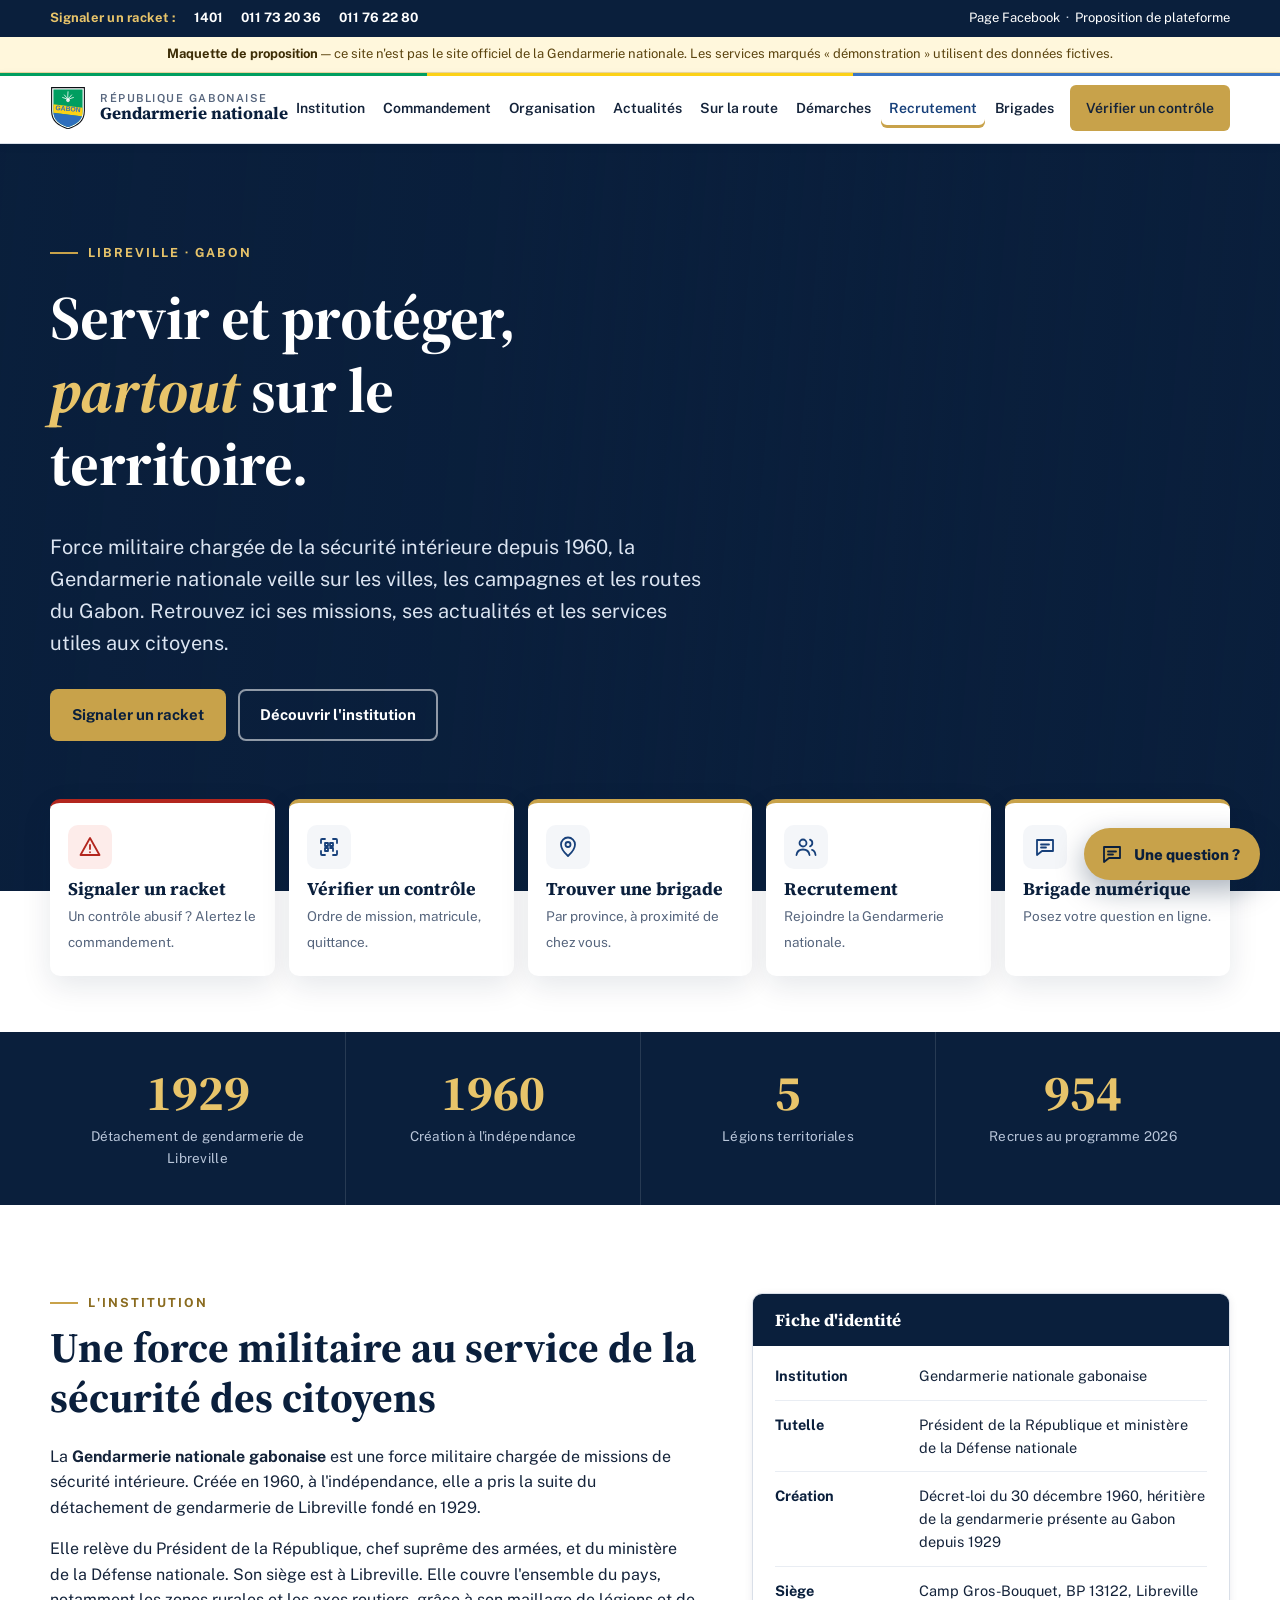
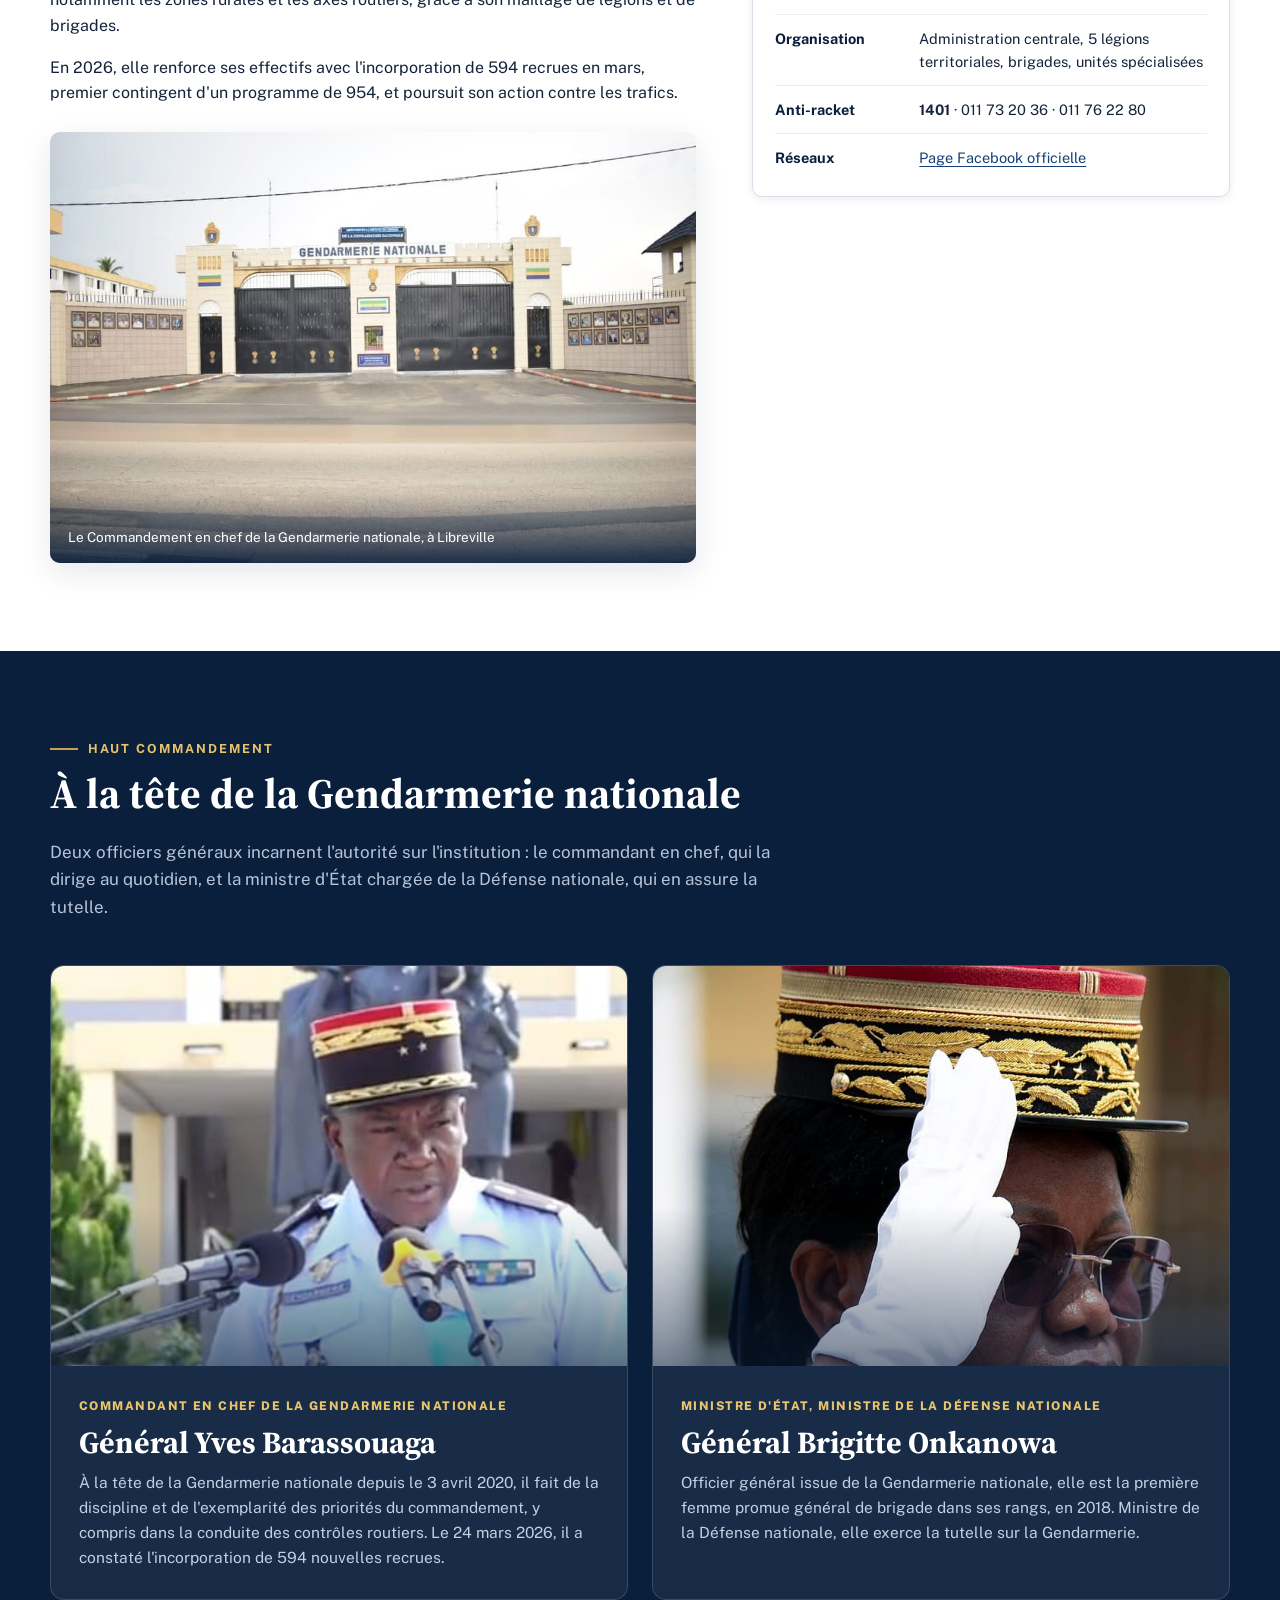
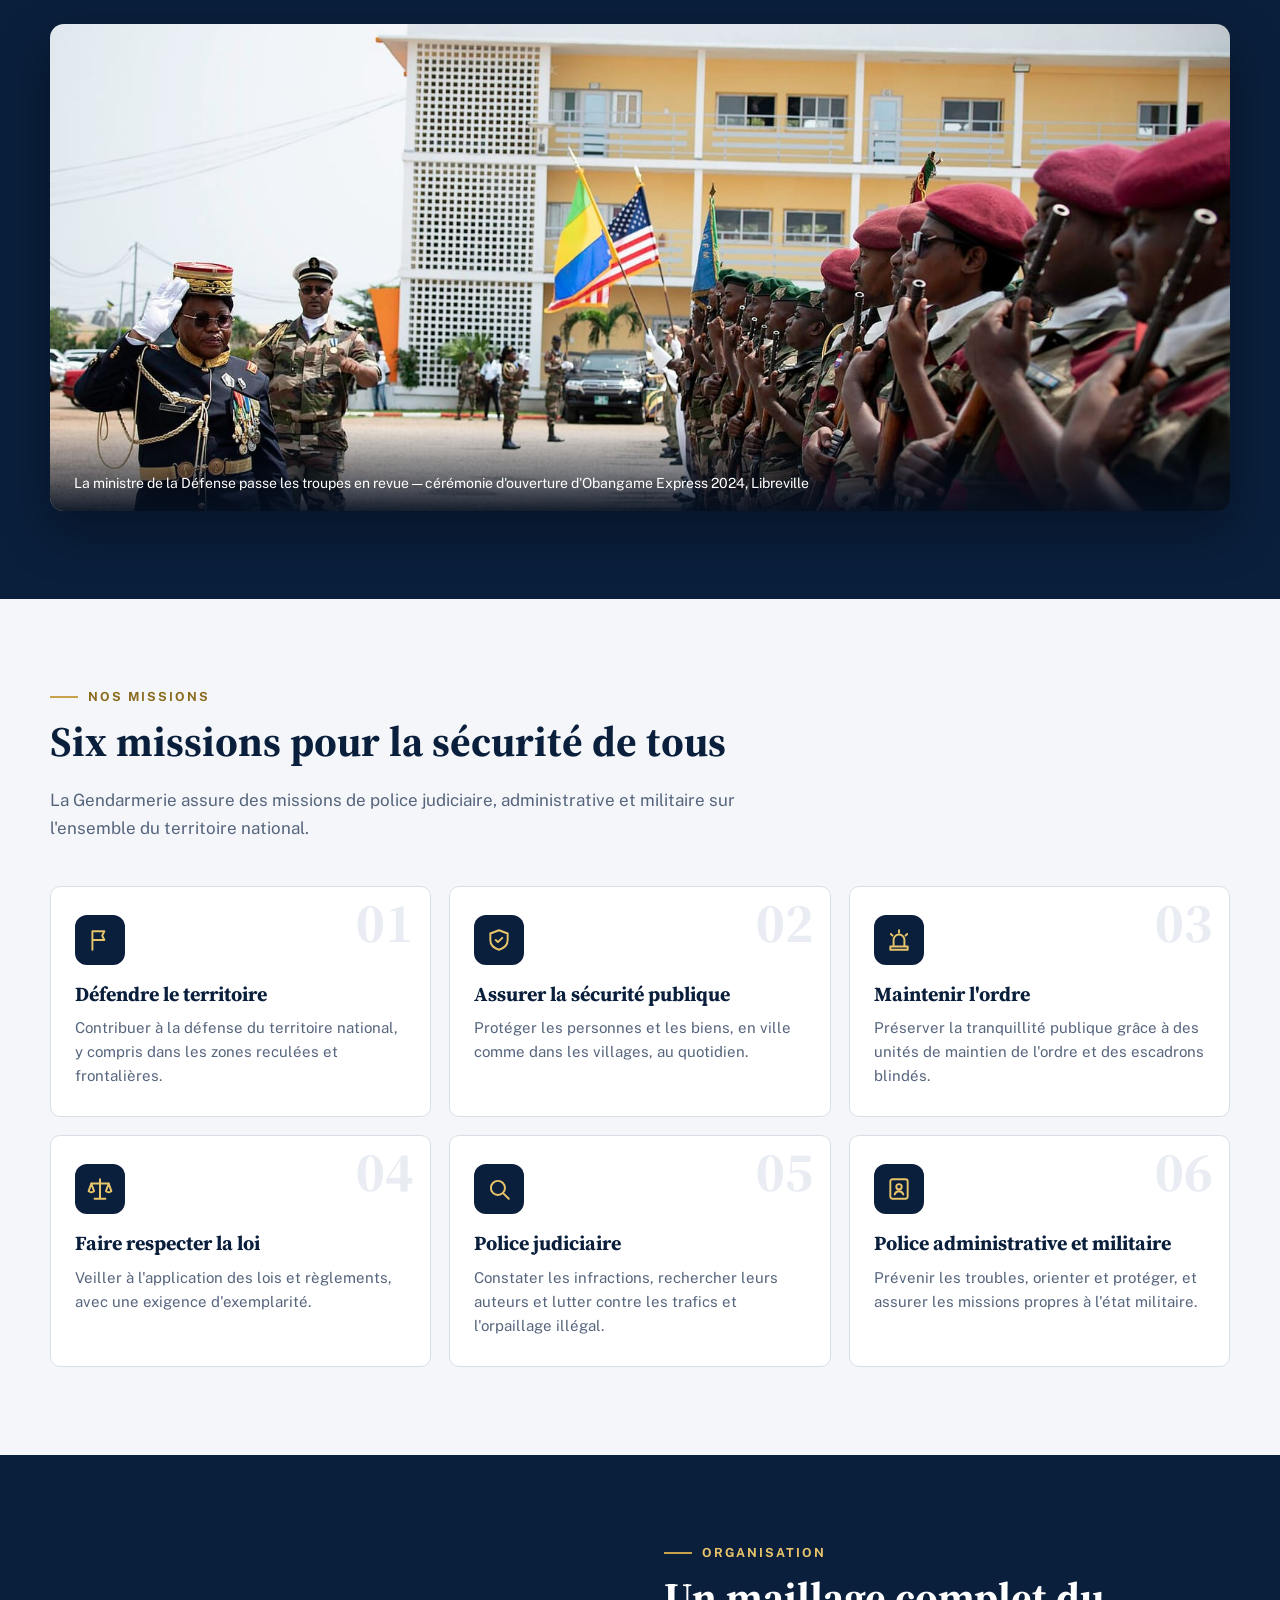
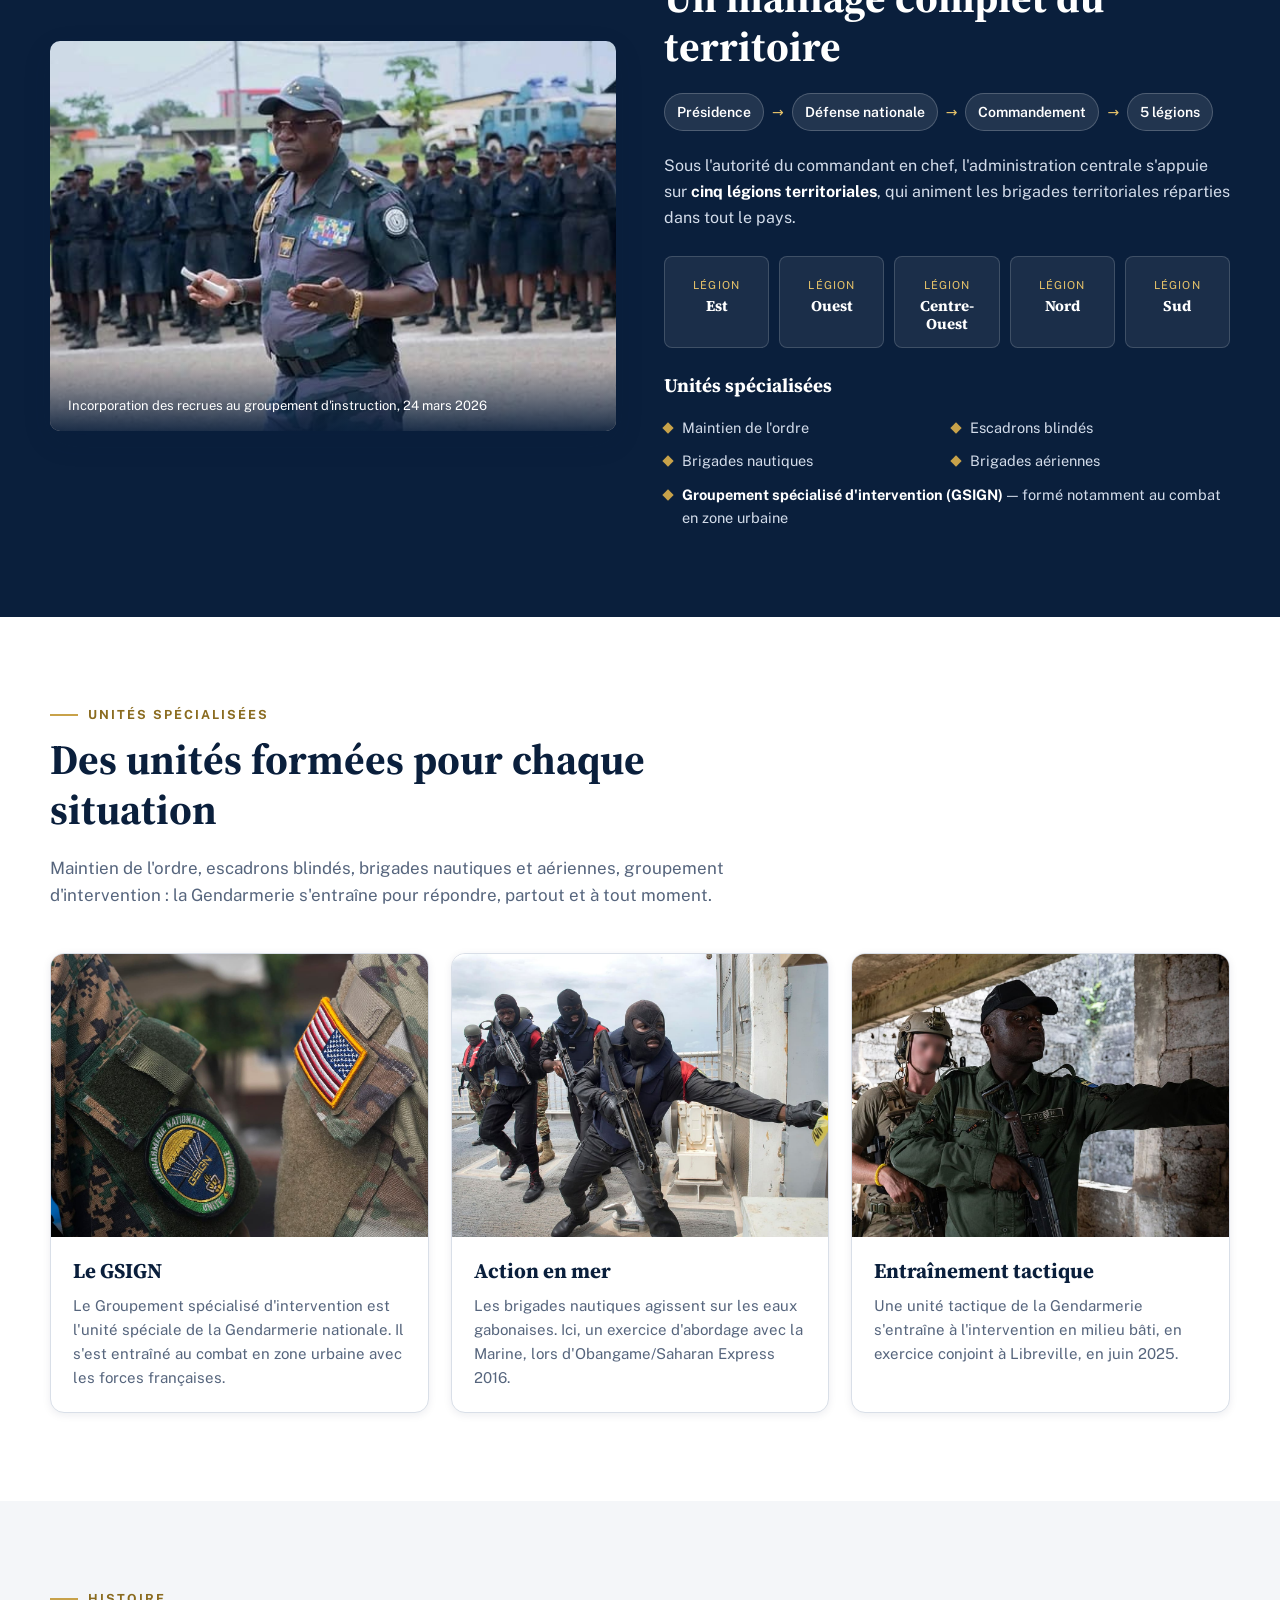
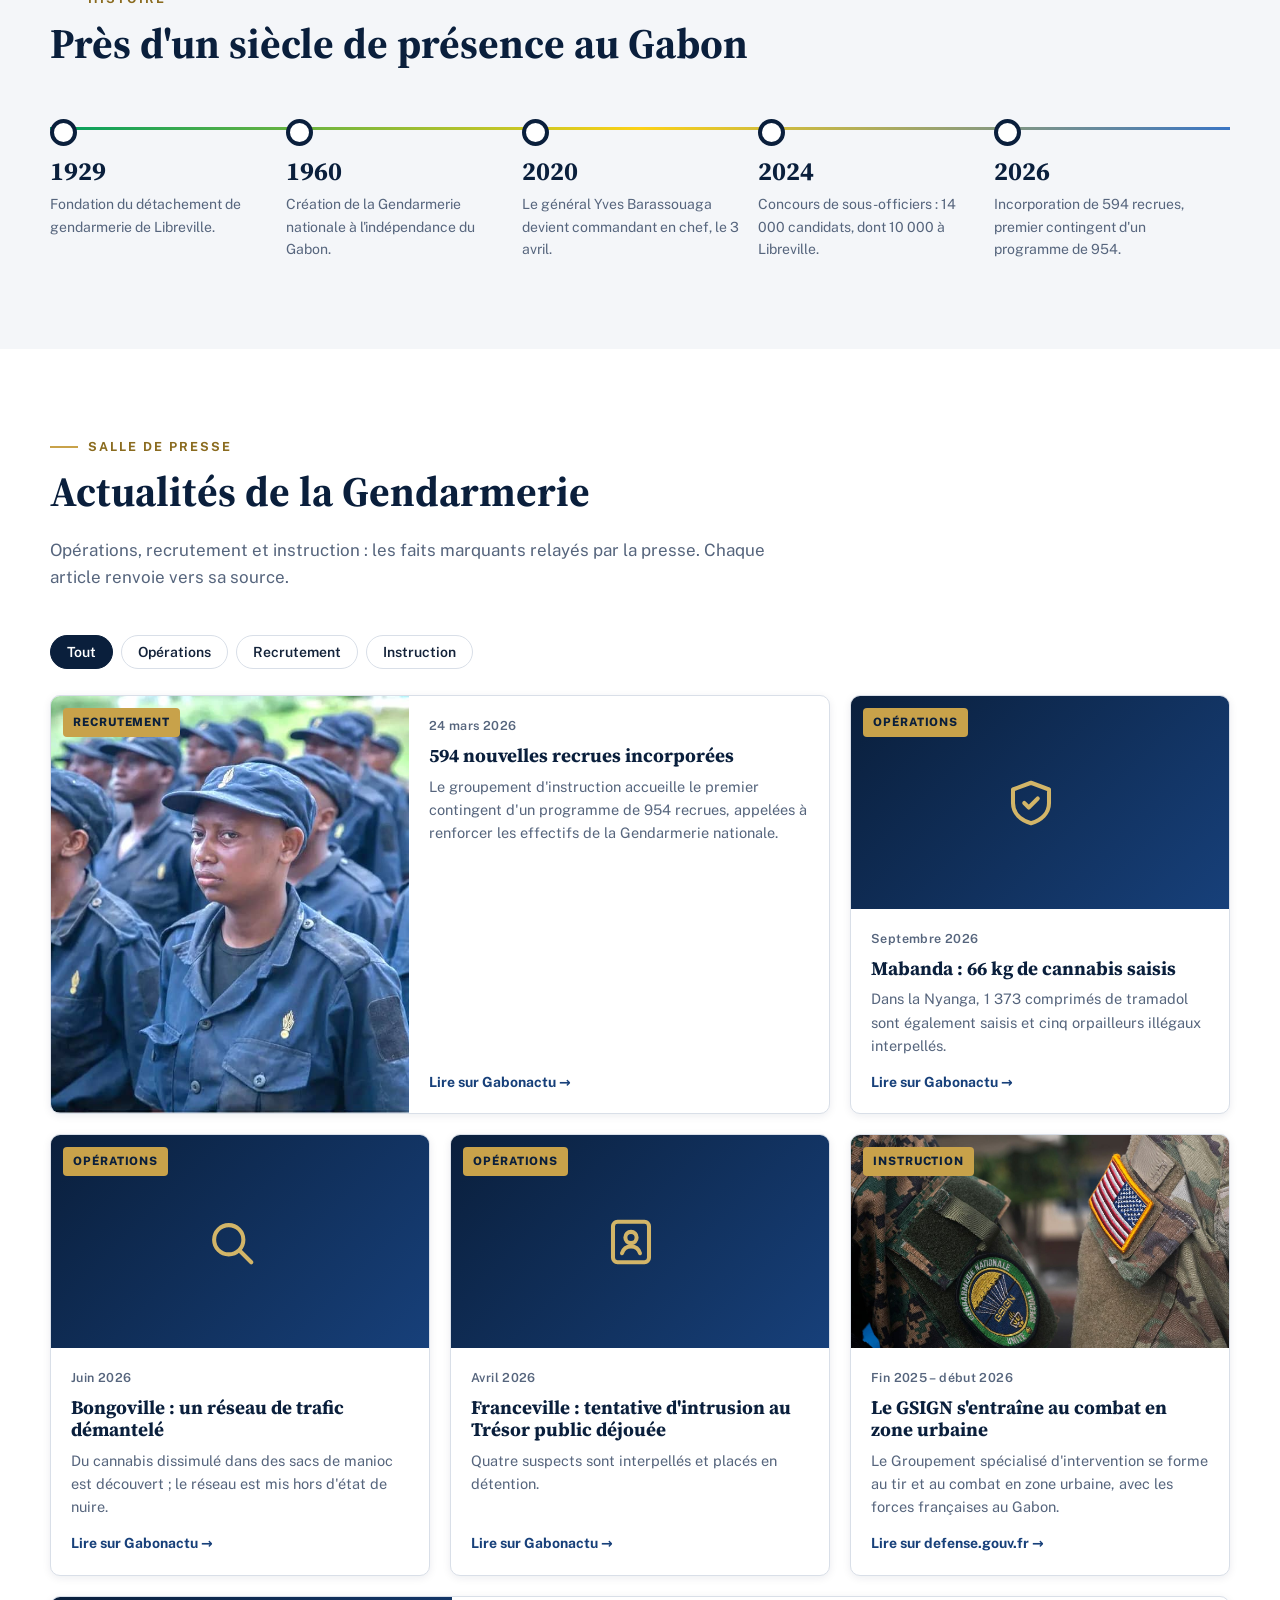
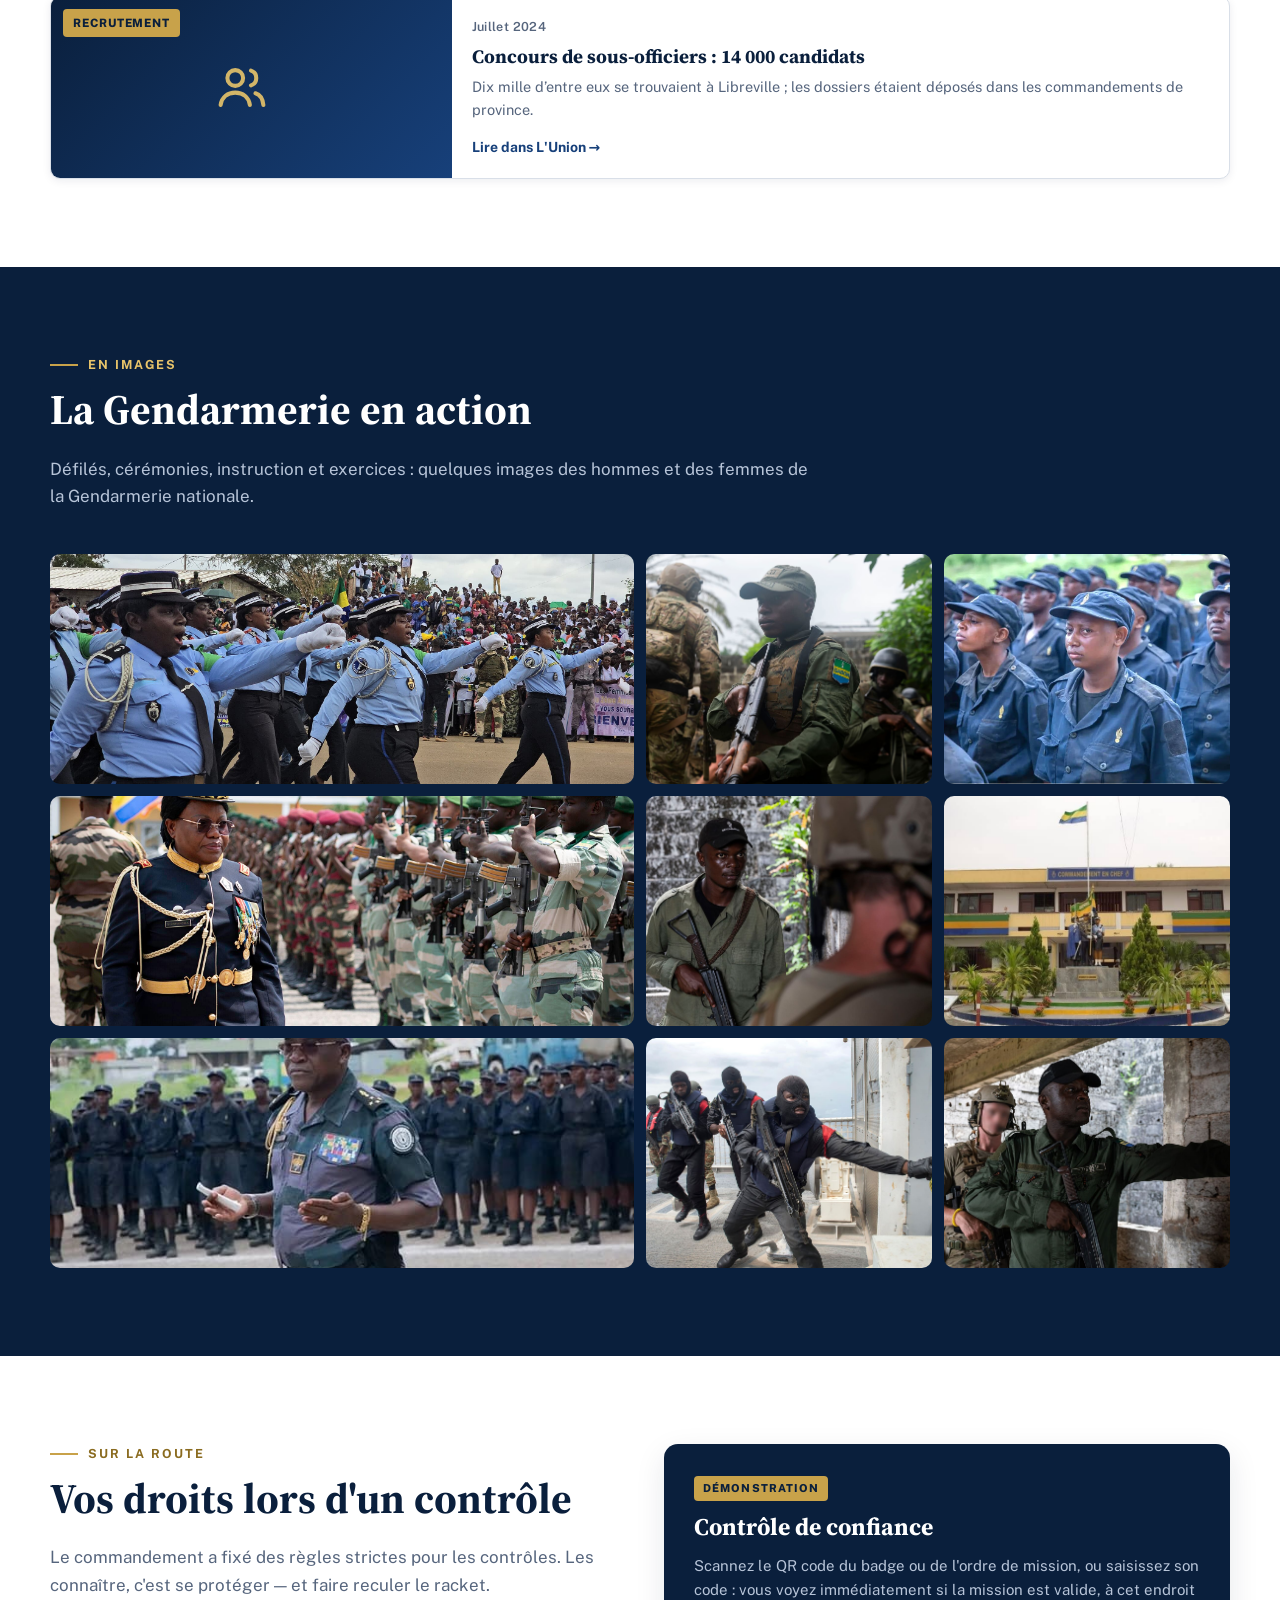
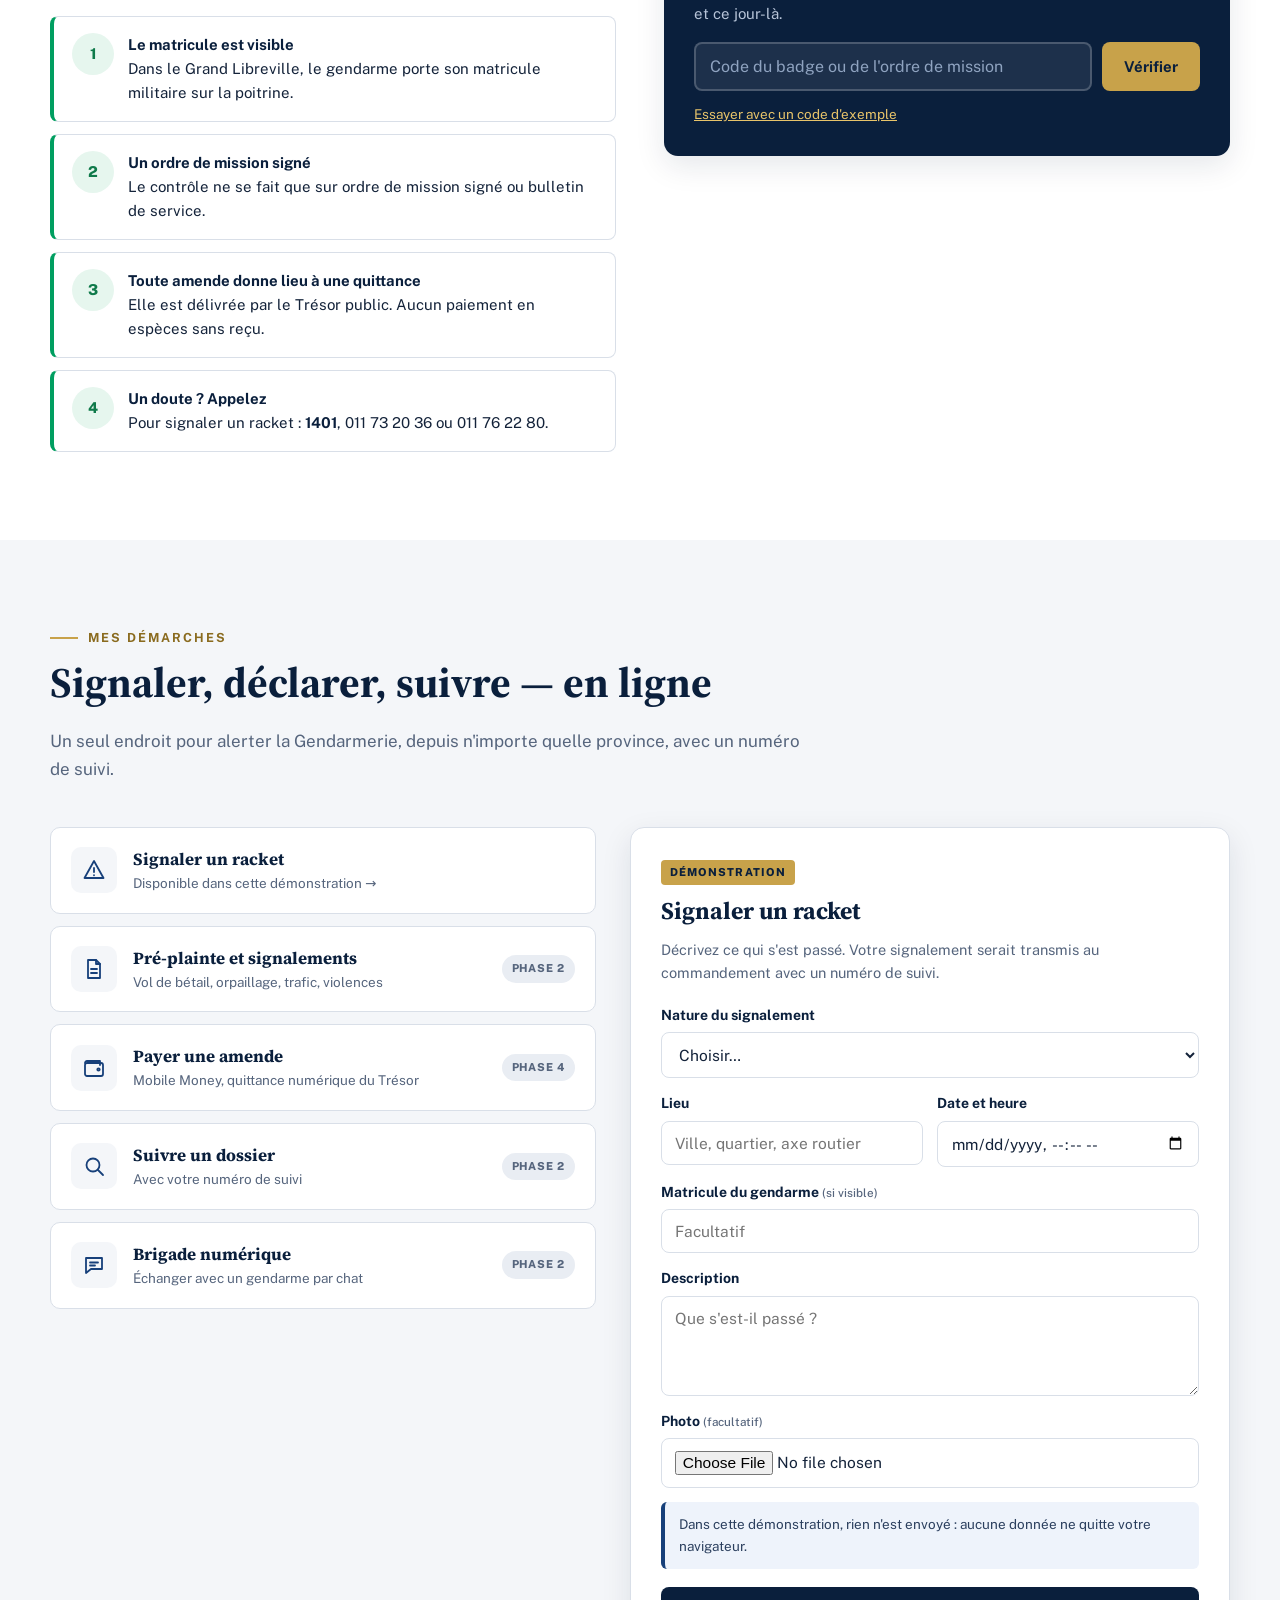
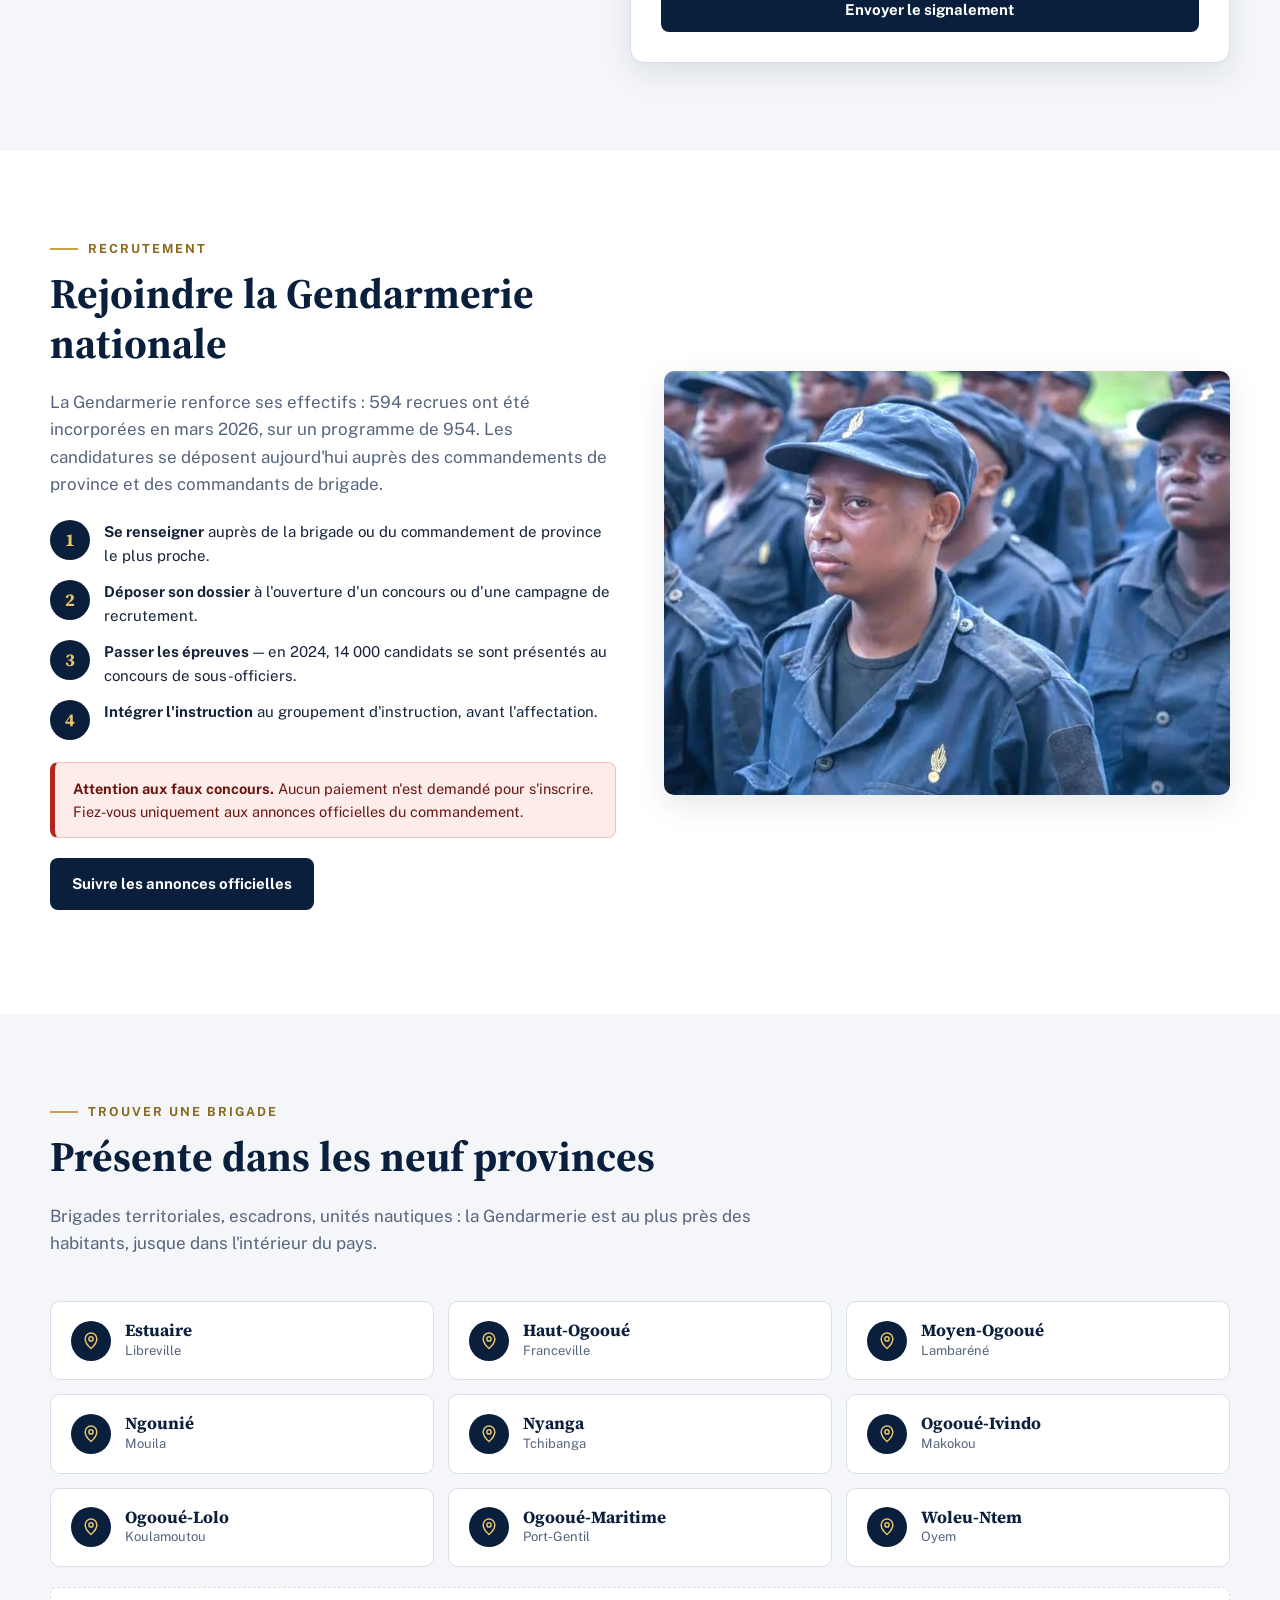
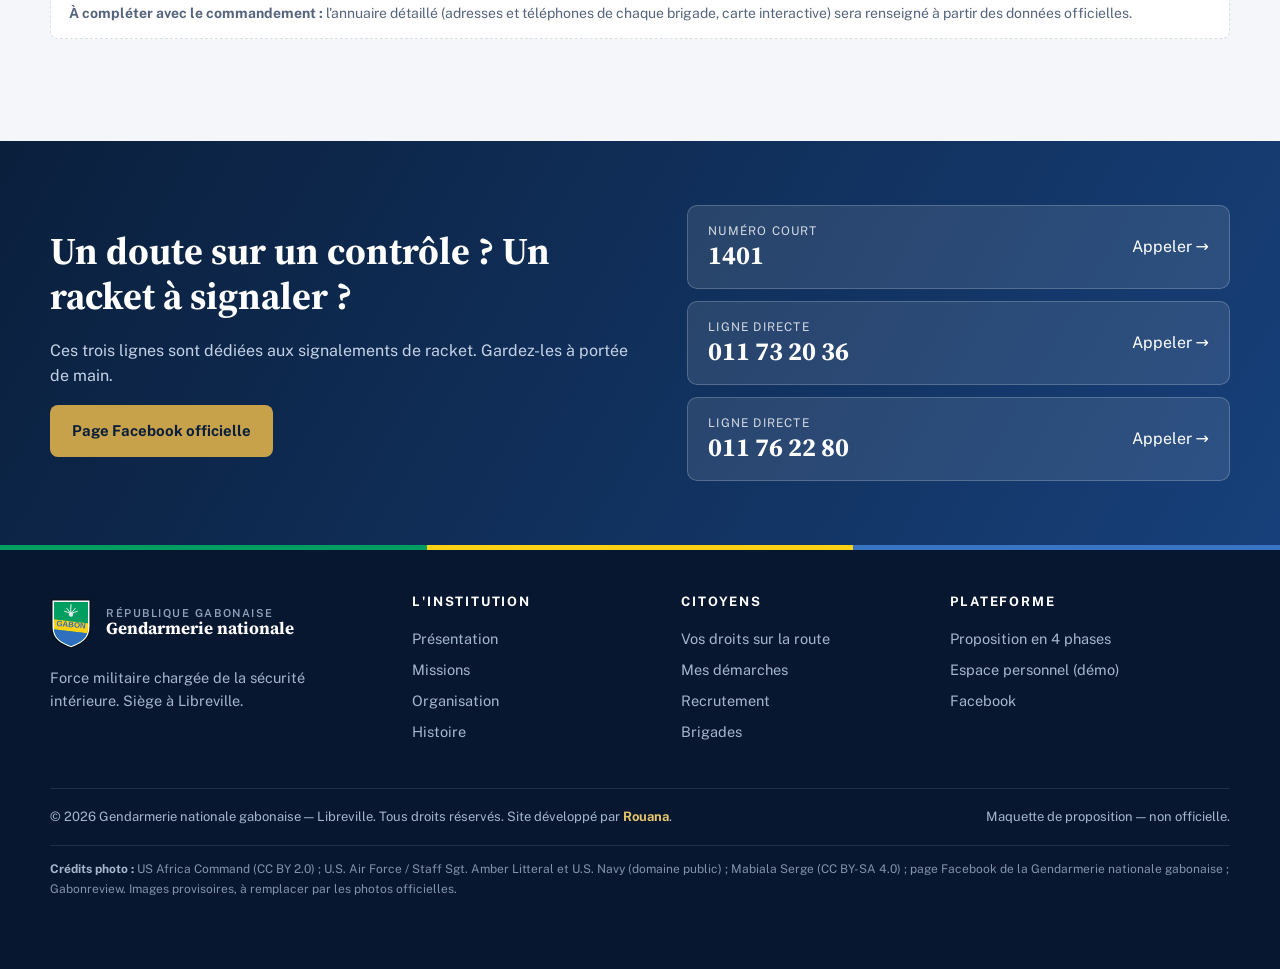
==== commit 3bb78f75: "Vrai écusson, haut commandement (généraux), unités, galerie photos Co-Authored-By: Claude <noreply@a" ====
--- a/index.html
+++ b/index.html
@@ -38,6 +38,7 @@
     </a>
     <nav class="nav" id="nav" aria-label="Navigation principale">
       <a href="#institution">Institution</a>
+      <a href="#commandement">Commandement</a>
       <a href="#organisation">Organisation</a>
       <a href="#actualites">Actualités</a>
       <a href="#route">Sur la route</a>
@@ -53,7 +54,11 @@
 <main id="contenu">
 <!-- HÉRO -->
 <div class="hero" id="accueil">
-  <div class="hero__bg" role="img" aria-label="Jeunes recrues de la Gendarmerie nationale en rang"></div>
+  <div class="hero__bg" aria-hidden="true">
+    <div class="slide s1" style="background-image:url(assets/img/hero-defile.jpg)"></div>
+    <div class="slide s2" style="background-image:url(assets/img/hero-revue.jpg)"></div>
+    <div class="slide s3" style="background-image:url(assets/img/recrues.jpg)"></div>
+  </div>
   <div class="wrap">
     <div class="eyebrow">Libreville · Gabon</div>
     <h1>Servir et protéger, <em>partout</em> sur le territoire.</h1>
@@ -95,27 +100,53 @@
       <p>La <b>Gendarmerie nationale gabonaise</b> est une force militaire chargée de missions de sécurité intérieure. Créée en 1960, à l'indépendance, elle a pris la suite du détachement de gendarmerie de Libreville fondé en 1929.</p>
       <p>Elle relève du Président de la République, chef suprême des armées, et du ministère de la Défense nationale. Son siège est à Libreville. Elle couvre l'ensemble du pays, notamment les zones rurales et les axes routiers, grâce à son maillage de légions et de brigades.</p>
       <p>En 2026, elle renforce ses effectifs avec l'incorporation de 594 recrues en mars, premier contingent d'un programme de 954, et poursuit son action contre les trafics.</p>
-      <div class="cmd">
-        <div class="cmd__i"><img src="assets/img/commandant.jpg" alt="Le général Yves Barassouaga, commandant de la Gendarmerie nationale" loading="lazy"></div>
-        <div class="cmd__b">
-          <div class="tag">Commandement</div>
-          <h3>Général Yves Barassouaga</h3>
-          <p>Commandant en chef de la Gendarmerie nationale depuis le 3 avril 2020. Il porte l'exigence de discipline et d'exemplarité au sein de l'institution, notamment dans la conduite des contrôles routiers.</p>
-        </div>
-      </div>
+      <figure class="hq">
+        <img src="assets/img/portail-commandement.jpg" alt="Portail d'entrée de la Gendarmerie nationale à Libreville" loading="lazy">
+        <figcaption>Le Commandement en chef de la Gendarmerie nationale, à Libreville</figcaption>
+      </figure>
     </div>
     <aside class="fiche reveal">
       <h3>Fiche d'identité</h3>
       <dl>
         <div><dt>Institution</dt><dd>Gendarmerie nationale gabonaise</dd></div>
         <div><dt>Tutelle</dt><dd>Président de la République et ministère de la Défense nationale</dd></div>
-        <div><dt>Création</dt><dd>1960, héritière du détachement de Libreville de 1929</dd></div>
-        <div><dt>Siège</dt><dd>Libreville</dd></div>
+        <div><dt>Création</dt><dd>Décret-loi du 30 décembre 1960, héritière de la gendarmerie présente au Gabon depuis 1929</dd></div>
+        <div><dt>Siège</dt><dd>Camp Gros-Bouquet, BP 13122, Libreville</dd></div>
         <div><dt>Organisation</dt><dd>Administration centrale, 5 légions territoriales, brigades, unités spécialisées</dd></div>
         <div><dt>Anti-racket</dt><dd><b>1401</b> · 011 73 20 36 · 011 76 22 80</dd></div>
         <div><dt>Réseaux</dt><dd><a href="https://www.facebook.com/people/Gendarmerie-Nationale-Gabonaise-Officielle/100068923221450/" target="_blank" rel="noopener">Page Facebook officielle</a></dd></div>
       </dl>
     </aside>
+  </div>
+</section>
+
+
+<!-- COMMANDEMENT -->
+<section class="sec--dark" id="commandement">
+  <div class="wrap">
+    <div class="sec-h reveal"><div class="kicker">Haut commandement</div><h2>À la tête de la Gendarmerie nationale</h2><p>Deux officiers généraux incarnent l'autorité sur l'institution : le commandant en chef, qui la dirige au quotidien, et la ministre d'État chargée de la Défense nationale, qui en assure la tutelle.</p></div>
+    <div class="gen">
+      <article class="gcard reveal">
+        <div class="gcard__i"><img src="assets/img/commandant.jpg" alt="Le général Yves Barassouaga, commandant en chef de la Gendarmerie nationale" loading="lazy" style="object-position:50% 12%"></div>
+        <div class="gcard__b">
+          <span class="tag">Commandant en chef de la Gendarmerie nationale</span>
+          <h3>Général Yves Barassouaga</h3>
+          <p>À la tête de la Gendarmerie nationale depuis le 3 avril 2020, il fait de la discipline et de l'exemplarité des priorités du commandement, y compris dans la conduite des contrôles routiers. Le 24 mars 2026, il a constaté l'incorporation de 594 nouvelles recrues.</p>
+        </div>
+      </article>
+      <article class="gcard reveal">
+        <div class="gcard__i"><img src="assets/img/general-onkanowa.jpg" alt="Le général Brigitte Onkanowa, ministre d'État, ministre de la Défense nationale" loading="lazy" style="object-position:50% 8%"></div>
+        <div class="gcard__b">
+          <span class="tag">Ministre d'État, ministre de la Défense nationale</span>
+          <h3>Général Brigitte Onkanowa</h3>
+          <p>Officier général issue de la Gendarmerie nationale, elle est la première femme promue général de brigade dans ses rangs, en 2018. Ministre de la Défense nationale, elle exerce la tutelle sur la Gendarmerie.</p>
+        </div>
+      </article>
+    </div>
+    <figure class="revue reveal">
+      <img src="assets/img/revue-ministre.jpg" alt="La ministre de la Défense passe en revue une unité en armes" loading="lazy">
+      <figcaption>La ministre de la Défense passe les troupes en revue — cérémonie d'ouverture d'Obangame Express 2024, Libreville</figcaption>
+    </figure>
   </div>
 </section>
 
@@ -138,8 +169,8 @@
 <section class="sec--dark" id="organisation">
   <div class="wrap org">
     <figure class="org__photo reveal" style="margin:0">
-      <img src="assets/img/instruction.jpg" alt="Un officier supérieur s'adresse à une unité de gendarmes en rang" loading="lazy">
-      <figcaption>Instruction au sein de la Gendarmerie nationale</figcaption>
+      <img src="assets/img/instruction.jpg" alt="Un officier s'adresse à une unité de gendarmes en rang lors de l'incorporation des recrues" loading="lazy">
+      <figcaption>Incorporation des recrues au groupement d'instruction, 24 mars 2026</figcaption>
     </figure>
     <div class="reveal">
       <div class="kicker">Organisation</div>
@@ -165,8 +196,21 @@
   </div>
 </section>
 
+
+<!-- UNITÉS SPÉCIALISÉES -->
+<section id="unites">
+  <div class="wrap">
+    <div class="sec-h reveal"><div class="kicker">Unités spécialisées</div><h2>Des unités formées pour chaque situation</h2><p>Maintien de l'ordre, escadrons blindés, brigades nautiques et aériennes, groupement d'intervention : la Gendarmerie s'entraîne pour répondre, partout et à tout moment.</p></div>
+    <div class="ucards">
+      <article class="ucard reveal"><div class="ucard__i"><img src="assets/img/gsign-ecusson.jpg" alt="Écusson du GSIGN, Gendarmerie nationale — unité spéciale" loading="lazy"></div><div class="ucard__b"><h3>Le GSIGN</h3><p>Le Groupement spécialisé d'intervention est l'unité spéciale de la Gendarmerie nationale. Il s'est entraîné au combat en zone urbaine avec les forces françaises.</p></div></article>
+      <article class="ucard reveal"><div class="ucard__i"><img src="assets/img/action-mer.jpg" alt="Gendarmes et marins gabonais lors d'un exercice d'abordage à bord d'un navire" loading="lazy"></div><div class="ucard__b"><h3>Action en mer</h3><p>Les brigades nautiques agissent sur les eaux gabonaises. Ici, un exercice d'abordage avec la Marine, lors d'Obangame/Saharan Express 2016.</p></div></article>
+      <article class="ucard reveal"><div class="ucard__i"><img src="assets/img/unite-tactique-2.jpg" alt="Gendarme gabonais lors d'un exercice tactique conjoint à Libreville" loading="lazy"></div><div class="ucard__b"><h3>Entraînement tactique</h3><p>Une unité tactique de la Gendarmerie s'entraîne à l'intervention en milieu bâti, en exercice conjoint à Libreville, en juin 2025.</p></div></article>
+    </div>
+  </div>
+</section>
+
 <!-- HISTOIRE -->
-<section id="histoire">
+<section class="sec--alt" id="histoire">
   <div class="wrap">
     <div class="sec-h reveal"><div class="kicker">Histoire</div><h2>Près d'un siècle de présence au Gabon</h2></div>
     <div class="tl">
@@ -180,7 +224,7 @@
 </section>
 
 <!-- ACTUALITÉS -->
-<section class="sec--alt" id="actualites">
+<section id="actualites">
   <div class="wrap">
     <div class="sec-h reveal"><div class="kicker">Salle de presse</div><h2>Actualités de la Gendarmerie</h2><p>Opérations, recrutement et instruction : les faits marquants relayés par la presse. Chaque article renvoie vers sa source.</p></div>
     <div class="chips" role="group" aria-label="Filtrer les actualités">
@@ -207,13 +251,32 @@
         <div class="news__b"><time>Avril 2026</time><h3>Franceville : tentative d'intrusion au Trésor public déjouée</h3><p>Quatre suspects sont interpellés et placés en détention.</p><a class="more" href="https://gabonactu.com/blog/2026/04/17/franceville-tentative-avortee-au-tresor-public-quatre-suspects-places-en-detention/" target="_blank" rel="noopener">Lire sur Gabonactu</a></div>
       </article>
       <article class="news reveal" data-c="ins">
-        <div class="news__img ph"><svg><use href="assets/img/icons.svg#i-siren"/></svg><span class="cat">Instruction</span></div>
+        <div class="news__img" style="background-image:url(assets/img/gsign-ecusson.jpg)"><span class="cat">Instruction</span></div>
         <div class="news__b"><time>Fin 2025 – début 2026</time><h3>Le GSIGN s'entraîne au combat en zone urbaine</h3><p>Le Groupement spécialisé d'intervention se forme au tir et au combat en zone urbaine, avec les forces françaises au Gabon.</p><a class="more" href="https://www.defense.gouv.fr/operations/actualites/gabon-entrainement-au-tir-au-combat-zone-urbaine-gendarmerie-nationale-gabonaise" target="_blank" rel="noopener">Lire sur defense.gouv.fr</a></div>
       </article>
       <article class="news news--full reveal" data-c="rec">
         <div class="news__img ph"><svg><use href="assets/img/icons.svg#i-users"/></svg><span class="cat">Recrutement</span></div>
         <div class="news__b"><time>Juillet 2024</time><h3>Concours de sous-officiers : 14 000 candidats</h3><p>Dix mille d’entre eux se trouvaient à Libreville ; les dossiers étaient déposés dans les commandements de province.</p><a class="more" href="https://union.sonapresse.com/fr/gendarmerie-quatorze-mille-candidats-en-lice" target="_blank" rel="noopener">Lire dans L'Union</a></div>
       </article>
+    </div>
+  </div>
+</section>
+
+
+<!-- GALERIE -->
+<section class="sec--dark" id="galerie">
+  <div class="wrap">
+    <div class="sec-h reveal"><div class="kicker">En images</div><h2>La Gendarmerie en action</h2><p>Défilés, cérémonies, instruction et exercices : quelques images des hommes et des femmes de la Gendarmerie nationale.</p></div>
+    <div class="mosaic">
+      <figure class="m m--w reveal"><img src="assets/img/hero-defile.jpg" alt="Défilé des femmes gendarmes à Tchibanga" loading="lazy"><figcaption>Défilé des femmes gendarmes — Tchibanga, 30 août 2025</figcaption></figure>
+      <figure class="m reveal"><img src="assets/img/unite-patch-gabon.jpg" alt="Gendarme portant l'écusson Gabon à la grenade enflammée" loading="lazy"><figcaption>L'écusson « Gabon » à la grenade enflammée</figcaption></figure>
+      <figure class="m reveal"><img src="assets/img/recrues.jpg" alt="Jeunes recrues en rang" loading="lazy"><figcaption>Jeunes recrues au groupement d'instruction</figcaption></figure>
+      <figure class="m m--w reveal"><img src="assets/img/hero-revue.jpg" alt="Cérémonie militaire à Libreville" loading="lazy"><figcaption>Cérémonie militaire — Libreville, 2024</figcaption></figure>
+      <figure class="m reveal"><img src="assets/img/unite-tactique-1.jpg" alt="Gendarme gabonais lors d'un exercice conjoint" loading="lazy"><figcaption>Exercice conjoint — Libreville, 2025</figcaption></figure>
+      <figure class="m reveal"><img src="assets/img/siege-commandement.jpg" alt="Façade du Commandement en chef de la Gendarmerie nationale" loading="lazy"><figcaption>Le Commandement en chef</figcaption></figure>
+      <figure class="m m--w reveal"><img src="assets/img/instruction.jpg" alt="Un officier devant une unité de gendarmes" loading="lazy"><figcaption>Incorporation des recrues — 24 mars 2026</figcaption></figure>
+      <figure class="m reveal"><img src="assets/img/action-mer.jpg" alt="Exercice d'abordage" loading="lazy"><figcaption>Exercice d'abordage avec la Marine</figcaption></figure>
+      <figure class="m reveal"><img src="assets/img/unite-tactique-2.jpg" alt="Gendarme gabonais en exercice tactique" loading="lazy"><figcaption>Entraînement tactique — juin 2025</figcaption></figure>
     </div>
   </div>
 </section>
@@ -361,6 +424,7 @@
       <span>© 2026 Gendarmerie nationale gabonaise — Libreville. Tous droits réservés. Site développé par <b>Rouana</b>.</span>
       <span>Maquette de proposition — non officielle.</span>
     </div>
+    <p class="credits"><b>Crédits photo :</b> US Africa Command (CC BY 2.0) ; U.S. Air Force / Staff Sgt. Amber Litteral et U.S. Navy (domaine public) ; Mabiala Serge (CC BY-SA 4.0) ; page Facebook de la Gendarmerie nationale gabonaise ; Gabonreview. Images provisoires, à remplacer par les photos officielles.</p>
   </div>
 </footer>
 
--- a/assets/css/style.css
+++ b/assets/css/style.css
@@ -430,3 +430,81 @@
 @media (max-width:900px){.news--full{flex-direction:column}.news--full .news__img{width:100%;min-height:0;aspect-ratio:16/9}}
 .cmd__i{position:relative}.cmd__i img{position:absolute;inset:0;width:100%;height:100%}
 .vres p{color:inherit}.vres .note{color:inherit;opacity:.8}
+
+/* ===== Images : héro diaporama, commandement, unités, galerie ===== */
+.brand img{width:36px}
+.hero__bg{background:none}
+.hero__bg .slide{position:absolute;inset:0;background-size:cover;background-position:center 35%;opacity:0;animation:heroFade 21s infinite}
+.hero__bg .s1{animation-delay:0s;background-position:center 30%}
+.hero__bg .s2{animation-delay:7s;background-position:center 45%}
+.hero__bg .s3{animation-delay:14s;background-position:center 30%}
+@keyframes heroFade{0%{opacity:0;transform:scale(1.04)}6%{opacity:1}33%{opacity:1}39%{opacity:0;transform:scale(1.0)}100%{opacity:0}}
+.hero__bg .slide{transition:transform 8s linear}
+.hero::before{background:linear-gradient(95deg,rgba(10,31,60,.94) 0%,rgba(10,31,60,.80) 38%,rgba(10,31,60,.30) 75%,rgba(10,31,60,.12) 100%)}
+@media (prefers-reduced-motion:reduce){.hero__bg .slide{animation:none}.hero__bg .s1{opacity:1}}
+
+.hq{margin:26px 0 0;border-radius:var(--radius);overflow:hidden;box-shadow:var(--shadow);position:relative}
+.hq img{width:100%;aspect-ratio:3/2;object-fit:cover}
+.hq figcaption{position:absolute;left:0;right:0;bottom:0;padding:34px 18px 14px;background:linear-gradient(transparent,rgba(10,31,60,.9));color:#fff;font-size:13.5px}
+
+.gen{display:grid;grid-template-columns:1fr 1fr;gap:24px}
+.gcard{background:rgba(255,255,255,.06);border:1px solid rgba(255,255,255,.14);border-radius:14px;overflow:hidden;display:flex;flex-direction:column;transition:.25s}
+.gcard:hover{transform:translateY(-4px);border-color:var(--gold)}
+.gcard__i{height:400px;overflow:hidden;position:relative;background:var(--navy-2)}
+.gcard__i img{width:100%;height:100%;object-fit:cover}
+.gcard:first-child .gcard__i img{transform:scale(1.2);transform-origin:50% 0}
+.gcard__i::after{content:"";position:absolute;left:0;right:0;bottom:0;height:40%;background:linear-gradient(transparent,rgba(10,31,60,.55))}
+.gcard__b{padding:26px 28px 30px}
+.gcard .tag{display:inline-block;font-size:12px;font-weight:800;letter-spacing:.12em;text-transform:uppercase;color:var(--gold-2);margin-bottom:8px}
+.gcard h3{font-size:clamp(24px,2.4vw,32px);margin:0 0 10px;color:#fff}
+.gcard p{margin:0;color:#c3d0e3;font-size:15.5px}
+.revue{margin:24px 0 0;border-radius:14px;overflow:hidden;position:relative;box-shadow:0 20px 50px rgba(0,0,0,.35)}
+.revue img{width:100%;height:clamp(260px,38vw,520px);object-fit:cover;object-position:50% 38%}
+.revue figcaption{position:absolute;left:0;right:0;bottom:0;padding:44px 24px 16px;background:linear-gradient(transparent,rgba(5,15,32,.92));color:#fff;font-size:14px}
+
+.ucards{display:grid;grid-template-columns:repeat(3,1fr);gap:22px}
+.ucard{background:#fff;border:1px solid var(--line);border-radius:14px;overflow:hidden;box-shadow:var(--shadow-s);transition:.25s}
+.ucard:hover{transform:translateY(-5px);box-shadow:var(--shadow)}
+.ucard__i{aspect-ratio:4/3;overflow:hidden}
+.ucard__i img{width:100%;height:100%;object-fit:cover;transition:transform .6s}
+.ucard:hover .ucard__i img{transform:scale(1.06)}
+.ucard__b{padding:22px}
+.ucard h3{font-size:21px}
+.ucard p{margin:0;color:var(--muted);font-size:15px}
+
+.mosaic{display:grid;grid-template-columns:repeat(4,1fr);grid-auto-rows:230px;gap:12px}
+.m{margin:0;position:relative;overflow:hidden;border-radius:10px;cursor:zoom-in;background:var(--navy-2)}
+.m--w{grid-column:span 2}
+.m img{width:100%;height:100%;object-fit:cover;transition:transform .6s}
+.m:hover img{transform:scale(1.07)}
+.m figcaption{position:absolute;left:0;right:0;bottom:0;padding:34px 14px 12px;background:linear-gradient(transparent,rgba(5,15,32,.9));color:#fff;font-size:13px;opacity:0;transform:translateY(8px);transition:.3s}
+.m:hover figcaption,.m:focus-within figcaption{opacity:1;transform:none}
+.lb{position:fixed;inset:0;z-index:300;background:rgba(5,12,24,.94);display:none;align-items:center;justify-content:center;flex-direction:column;padding:24px;gap:14px}
+.lb.on{display:flex}
+.lb img{max-width:min(1200px,94vw);max-height:78vh;border-radius:8px;box-shadow:0 20px 60px rgba(0,0,0,.5)}
+.lb p{color:#dbe4f1;margin:0;font-size:15px;text-align:center;max-width:70ch}
+.lb button{position:absolute;top:16px;right:20px;background:none;border:0;color:#fff;font-size:38px;cursor:pointer;line-height:1}
+.credits{border-top:1px solid rgba(255,255,255,.1);margin:0;padding:14px 0 6px;font-size:12px;color:#8393ad}
+.credits b{color:#a8b6cc}
+
+@media (max-width:1200px){.nav a{padding:9px 7px;font-size:13.5px}.nav .btn{margin-left:4px!important}}
+@media (max-width:900px){.gen{grid-template-columns:1fr}.ucards{grid-template-columns:1fr}.mosaic{grid-template-columns:repeat(2,1fr);grid-auto-rows:170px}.gcard__i{height:340px}}
+@media (max-width:640px){.mosaic{grid-auto-rows:150px;gap:8px}.m figcaption{opacity:1;transform:none;font-size:11.5px;padding:24px 10px 8px}}
+
+/* Menu compact dès 1180 px (la navigation compte désormais 8 entrées) */
+.nav a{white-space:nowrap}
+.brand__t b{white-space:nowrap}
+@media (max-width:1180px){
+  .burger{display:block;position:relative;z-index:130}
+  .nav{position:fixed;inset:0 0 0 auto;width:min(320px,86vw);background:#fff;flex-direction:column;align-items:stretch;padding:80px 18px 24px;gap:2px;transform:translateX(105%);transition:.28s;box-shadow:-10px 0 40px rgba(10,31,60,.25);z-index:120;overflow:auto}
+  .nav.open{transform:none}
+  .nav a{padding:14px;font-size:16px;border-bottom:1px solid var(--bg-2);border-radius:0}
+  .nav a.on{box-shadow:none;color:var(--blue)}
+  .nav .btn{margin:14px 0 0!important;border:0;text-align:center}
+}
+@media (min-width:1181px){
+  .header .wrap{gap:14px}
+  .brand__t b{font-size:17px}
+  .nav a{padding:9px 8px;font-size:14px}
+  .nav .btn{padding:10px 14px;margin-left:6px!important}
+}
